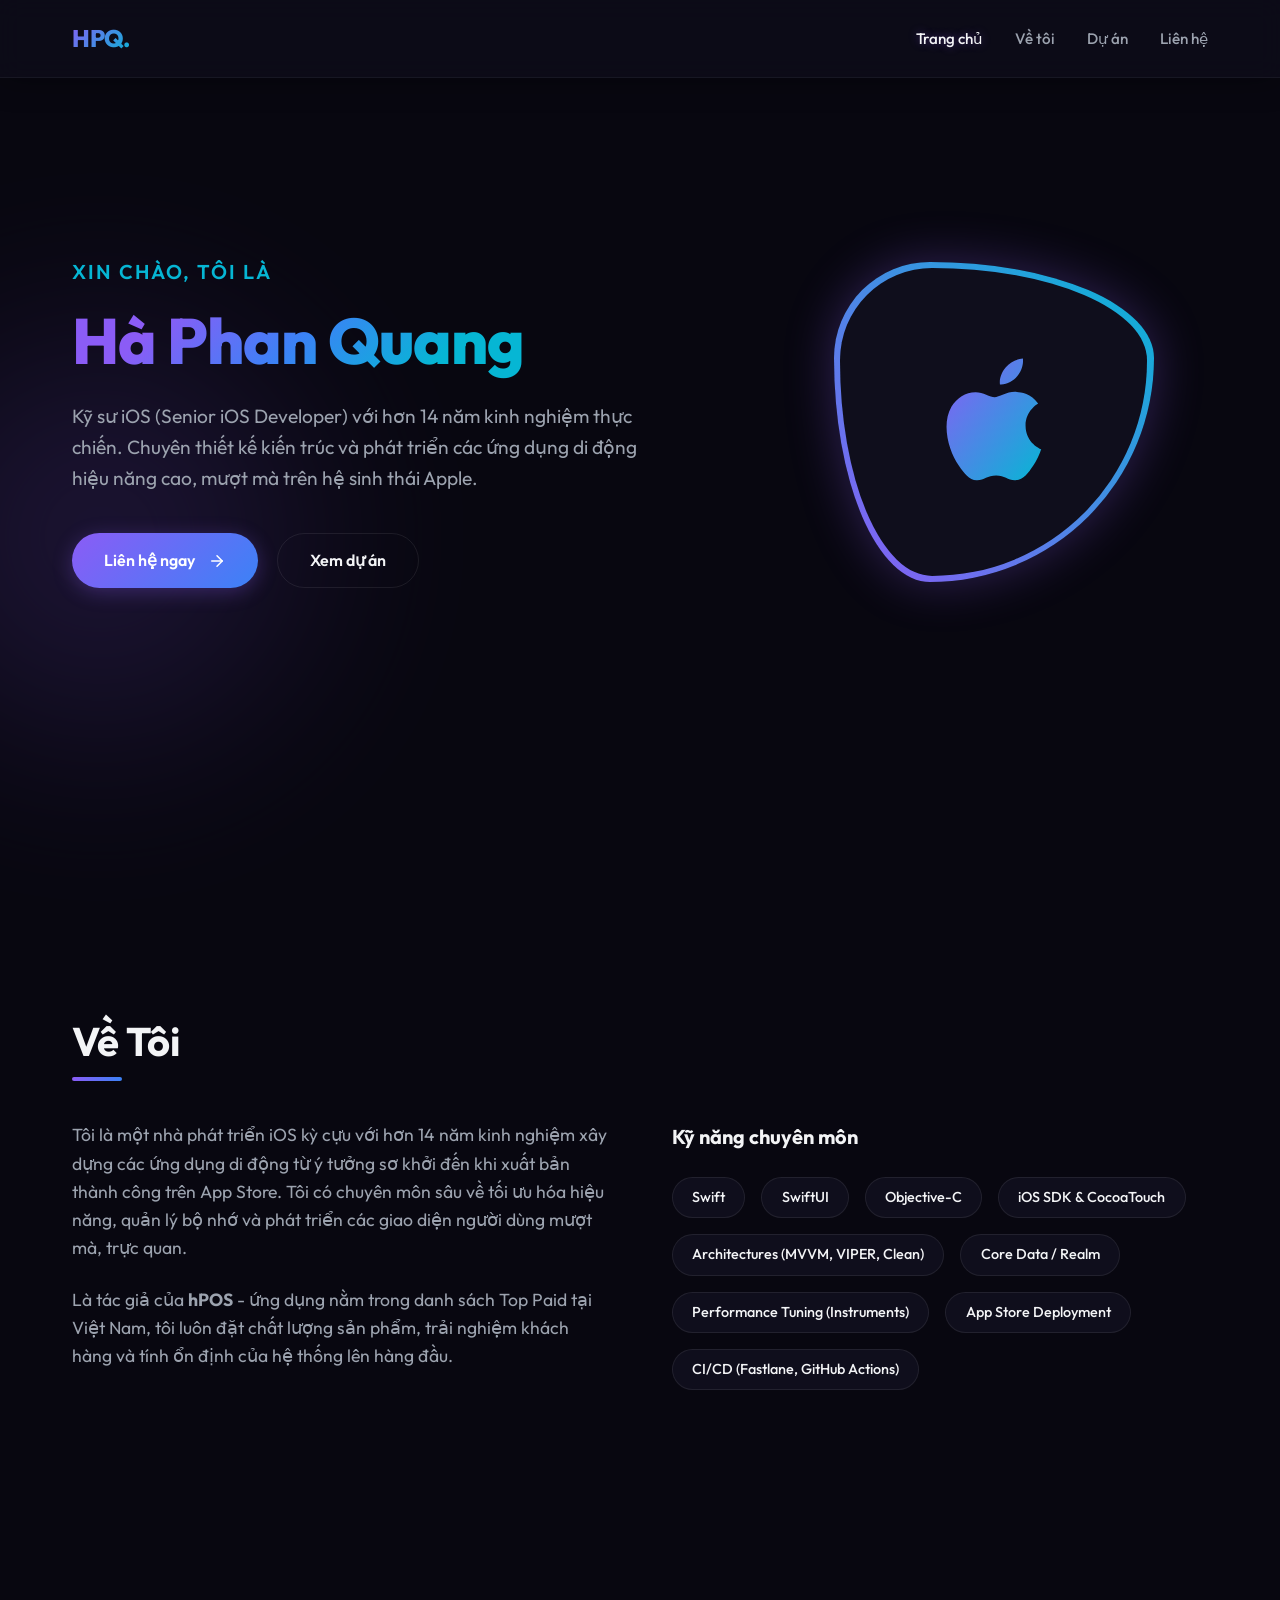
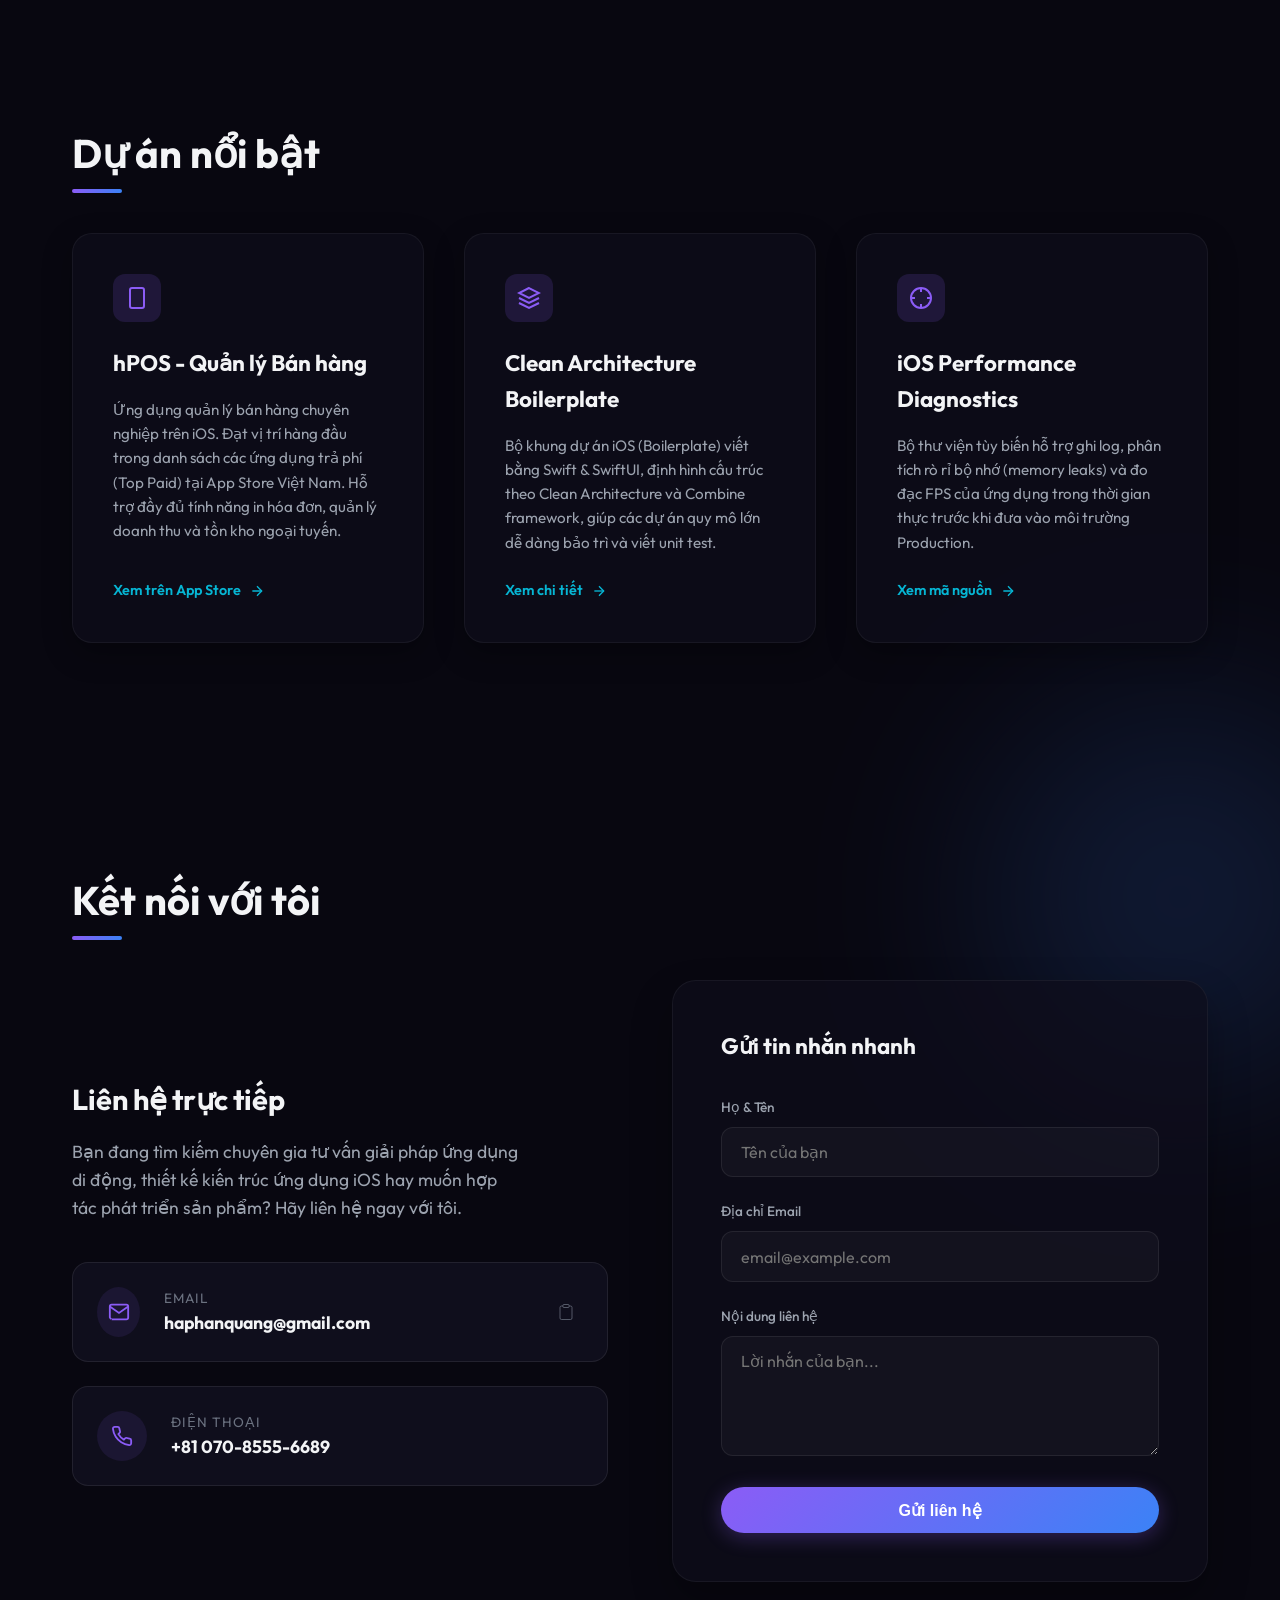
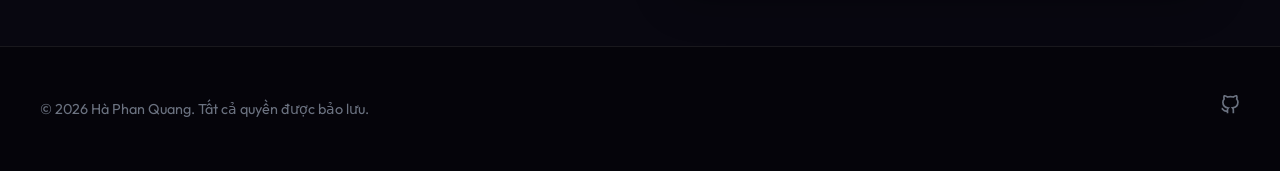
==== docs/index.html @ 589ae74d "feat: scaffold portfolio website with modern dark-mode CSS, HTML structure, and JS initialization" ====
<!DOCTYPE html>
<html lang="vi">
<head>
  <meta charset="UTF-8">
  <meta name="viewport" content="width=device-width, initial-scale=1.0">
  <meta name="description" content="Trang cá nhân của Hà Phan Quang - Senior iOS Engineer với hơn 14 năm kinh nghiệm. Tác giả ứng dụng hPOS - Top Paid trên App Store Việt Nam.">
  <meta name="author" content="Hà Phan Quang">
  <title>Hà Phan Quang | Senior iOS Engineer</title>
  
  <!-- CSS Stylesheet -->
  <link rel="stylesheet" href="style.css">
</head>
<body>

  <!-- Background Glowing Orbs for Aesthetics -->
  <div class="glow-orb orb-1"></div>
  <div class="glow-orb orb-2"></div>

  <!-- Header / Navigation -->
  <header>
    <div class="nav-container">
      <a href="#" class="logo">HPQ.</a>
      <ul class="nav-links">
        <li><a href="#home" class="active">Trang chủ</a></li>
        <li><a href="#about">Về tôi</a></li>
        <li><a href="#projects">Dự án</a></li>
        <li><a href="#contact">Liên hệ</a></li>
      </ul>
    </div>
  </header>

  <!-- Hero Section -->
  <section id="home">
    <div class="hero-wrapper">
      <div class="hero-content">
        <h2>Xin chào, tôi là</h2>
        <h1><span class="gradient-text">Hà Phan Quang</span></h1>
        <p>Kỹ sư iOS (Senior iOS Developer) với hơn 14 năm kinh nghiệm thực chiến. Chuyên thiết kế kiến trúc và phát triển các ứng dụng di động hiệu năng cao, mượt mà trên hệ sinh thái Apple.</p>
        <div class="btn-group">
          <a href="#contact" class="btn btn-primary">
            Liên hệ ngay
            <svg width="18" height="18" viewBox="0 0 24 24" fill="none" stroke="currentColor" stroke-width="2" stroke-linecap="round" stroke-linejoin="round"><line x1="5" y1="12" x2="19" y2="12"></line><polyline points="12 5 19 12 12 19"></polyline></svg>
          </a>
          <a href="#projects" class="btn btn-secondary">Xem dự án</a>
        </div>
      </div>
      
      <div class="hero-visual">
        <div class="profile-sphere">
          <div class="profile-sphere-inner">
            <!-- Sleek Apple/iOS developer icon -->
            <svg viewBox="0 0 24 24" style="width: 140px; height: 140px; fill: url(#sphere-grad);">
              <defs>
                <linearGradient id="sphere-grad" x1="0%" y1="0%" x2="100%" y2="100%">
                  <stop offset="0%" stop-color="#8b5cf6" />
                  <stop offset="100%" stop-color="#06b6d4" />
                </linearGradient>
              </defs>
              <path d="M18.71 19.5c-.83 1.24-1.71 2.45-3.05 2.47-1.34.03-1.77-.79-3.29-.79-1.53 0-2 .77-3.27.82-1.31.05-2.3-1.32-3.14-2.53C4.25 17 2.94 12.45 4.7 9.39c.87-1.52 2.43-2.48 4.12-2.51 1.28-.02 2.5.87 3.29.87.78 0 2.26-1.07 3.81-.91.65.03 2.47.26 3.64 1.98-.09.06-2.17 1.28-2.15 3.81.03 3.02 2.65 4.03 2.68 4.04-.03.07-.42 1.44-1.38 2.83M15.97 4.17c.66-.81 1.11-1.93.99-3.06-1 .04-2.21.67-2.93 1.49-.62.69-1.16 1.84-1.01 2.96 1.12.09 2.27-.56 2.95-1.39z"/>
            </svg>
          </div>
        </div>
      </div>
    </div>
  </section>

  <!-- About Section -->
  <section id="about" class="reveal">
    <h2 class="section-title">Về Tôi</h2>
    <div class="about-grid">
      <div class="about-text">
        <p>Tôi là một nhà phát triển iOS kỳ cựu với hơn 14 năm kinh nghiệm xây dựng các ứng dụng di động từ ý tưởng sơ khởi đến khi xuất bản thành công trên App Store. Tôi có chuyên môn sâu về tối ưu hóa hiệu năng, quản lý bộ nhớ và phát triển các giao diện người dùng mượt mà, trực quan.</p>
        <p>Là tác giả của <strong>hPOS</strong> - ứng dụng nằm trong danh sách Top Paid tại Việt Nam, tôi luôn đặt chất lượng sản phẩm, trải nghiệm khách hàng và tính ổn định của hệ thống lên hàng đầu.</p>
      </div>
      <div class="skills-wrapper">
        <h3>Kỹ năng chuyên môn</h3>
        <div class="skills-list">
          <span class="skill-tag">Swift</span>
          <span class="skill-tag">SwiftUI</span>
          <span class="skill-tag">Objective-C</span>
          <span class="skill-tag">iOS SDK & CocoaTouch</span>
          <span class="skill-tag">Architectures (MVVM, VIPER, Clean)</span>
          <span class="skill-tag">Core Data / Realm</span>
          <span class="skill-tag">Performance Tuning (Instruments)</span>
          <span class="skill-tag">App Store Deployment</span>
          <span class="skill-tag">CI/CD (Fastlane, GitHub Actions)</span>
        </div>
      </div>
    </div>
  </section>

  <!-- Projects Section -->
  <section id="projects" class="reveal">
    <h2 class="section-title">Dự án nổi bật</h2>
    <div class="project-grid">
      <!-- Project 1 (hPOS) -->
      <div class="project-card">
        <div class="project-icon">
          <svg viewBox="0 0 24 24" fill="none" stroke="currentColor" stroke-width="2">
            <rect x="5" y="2" width="14" height="20" rx="2" ry="2"></rect>
            <line x1="12" y1="18" x2="12.01" y2="18"></line>
          </svg>
        </div>
        <h3>hPOS - Quản lý Bán hàng</h3>
        <p>Ứng dụng quản lý bán hàng chuyên nghiệp trên iOS. Đạt vị trí hàng đầu trong danh sách các ứng dụng trả phí (Top Paid) tại App Store Việt Nam. Hỗ trợ đầy đủ tính năng in hóa đơn, quản lý doanh thu và tồn kho ngoại tuyến.</p>
        <a href="https://apple.co/4h6hipO" target="_blank" class="project-link">
          Xem trên App Store
          <svg width="16" height="16" viewBox="0 0 24 24" fill="none" stroke="currentColor" stroke-width="2"><line x1="5" y1="12" x2="19" y2="12"></line><polyline points="12 5 19 12 12 19"></polyline></svg>
        </a>
      </div>

      <!-- Project 2 -->
      <div class="project-card">
        <div class="project-icon">
          <svg viewBox="0 0 24 24" fill="none" stroke="currentColor" stroke-width="2"><polygon points="12 2 2 7 12 12 22 7 12 2"></polygon><polyline points="2 17 12 22 22 17"></polyline><polyline points="2 12 12 17 22 12"></polyline></svg>
        </div>
        <h3>Clean Architecture Boilerplate</h3>
        <p>Bộ khung dự án iOS (Boilerplate) viết bằng Swift & SwiftUI, định hình cấu trúc theo Clean Architecture và Combine framework, giúp các dự án quy mô lớn dễ dàng bảo trì và viết unit test.</p>
        <a href="#" class="project-link">
          Xem chi tiết
          <svg width="16" height="16" viewBox="0 0 24 24" fill="none" stroke="currentColor" stroke-width="2"><line x1="5" y1="12" x2="19" y2="12"></line><polyline points="12 5 19 12 12 19"></polyline></svg>
        </a>
      </div>

      <!-- Project 3 -->
      <div class="project-card">
        <div class="project-icon">
          <svg viewBox="0 0 24 24" fill="none" stroke="currentColor" stroke-width="2"><circle cx="12" cy="12" r="10"></circle><line x1="22" y1="12" x2="18" y2="12"></line><line x1="6" y1="12" x2="2" y2="12"></line><line x1="12" y1="6" x2="12" y2="2"></line><line x1="12" y1="22" x2="12" y2="18"></line></svg>
        </div>
        <h3>iOS Performance Diagnostics</h3>
        <p>Bộ thư viện tùy biến hỗ trợ ghi log, phân tích rò rỉ bộ nhớ (memory leaks) và đo đạc FPS của ứng dụng trong thời gian thực trước khi đưa vào môi trường Production.</p>
        <a href="#" class="project-link">
          Xem mã nguồn
          <svg width="16" height="16" viewBox="0 0 24 24" fill="none" stroke="currentColor" stroke-width="2"><line x1="5" y1="12" x2="19" y2="12"></line><polyline points="12 5 19 12 12 19"></polyline></svg>
        </a>
      </div>
    </div>
  </section>

  <!-- Contact Section -->
  <section id="contact" class="reveal">
    <h2 class="section-title">Kết nối với tôi</h2>
    <div class="contact-container">
      <div class="contact-info">
        <h3>Liên hệ trực tiếp</h3>
        <p>Bạn đang tìm kiếm chuyên gia tư vấn giải pháp ứng dụng di động, thiết kế kiến trúc ứng dụng iOS hay muốn hợp tác phát triển sản phẩm? Hãy liên hệ ngay với tôi.</p>
        
        <div class="contact-methods">
          <!-- Email Card with Copy-to-Clipboard Feature -->
          <div class="contact-card" style="cursor: default;">
            <div class="contact-icon">
              <svg viewBox="0 0 24 24" fill="none" stroke="currentColor" stroke-width="2"><path d="M4 4h16c1.1 0 2 .9 2 2v12c0 1.1-.9 2-2 2H4c1.1 0-2-.9-2-2V6c0-1.1.9-2 2-2z"></path><polyline points="22,6 12,13 2,6"></polyline></svg>
            </div>
            <div class="email-copy-wrapper">
              <div class="contact-details">
                <span>Email</span>
                <strong id="email-text">haphanquang@gmail.com</strong>
              </div>
              <button class="btn-copy-email" id="btn-copy" title="Sao chép Email">
                <svg viewBox="0 0 24 24"><path d="M16 4h2a2 2 0 0 1 2 2v14a2 2 0 0 1-2 2H6a2 2 0 0 1-2-2V6a2 2 0 0 1 2-2h2"></path><rect x="8" y="2" width="8" height="4" rx="1" ry="1"></rect></svg>
              </button>
              <div class="tooltip-toast" id="copy-toast">Đã sao chép!</div>
            </div>
          </div>

          <!-- Phone Card -->
          <a href="tel:+8107085556689" class="contact-card">
            <div class="contact-icon">
              <svg viewBox="0 0 24 24" fill="none" stroke="currentColor" stroke-width="2"><path d="M22 16.92v3a2 2 0 0 1-2.18 2 19.79 19.79 0 0 1-8.63-3.07 19.5 19.5 0 0 1-6-6 19.79 19.79 0 0 1-3.07-8.67A2 2 0 0 1 4.11 2h3a2 2 0 0 1 2 1.72 12.84 12.84 0 0 0 .7 2.81 2 2 0 0 1-.45 2.11L8.09 9.91a16 16 0 0 0 6 6l1.27-1.27a2 2 0 0 1 2.11-.45 12.84 12.84 0 0 0 2.81.7A2 2 0 0 1 22 16.92z"></path></svg>
            </div>
            <div class="contact-details">
              <span>Điện thoại</span>
              <strong>+81 070-8555-6689</strong>
            </div>
          </a>
        </div>
      </div>

      <!-- Quick Message Form -->
      <div class="contact-form-container">
        <h4>Gửi tin nhắn nhanh</h4>
        <form id="contact-form" onsubmit="event.preventDefault(); alert('Cảm ơn bạn! Tính năng này đang được thiết lập.');">
          <div class="form-group">
            <label for="name">Họ & Tên</label>
            <input type="text" id="name" class="form-control" placeholder="Tên của bạn" required>
          </div>
          <div class="form-group">
            <label for="email">Địa chỉ Email</label>
            <input type="email" id="email" class="form-control" placeholder="email@example.com" required>
          </div>
          <div class="form-group">
            <label for="message">Nội dung liên hệ</label>
            <textarea id="message" class="form-control" placeholder="Lời nhắn của bạn..." required></textarea>
          </div>
          <button type="submit" class="btn btn-primary" style="width: 100%; justify-content: center;">Gửi liên hệ</button>
        </form>
      </div>
    </div>
  </section>

  <!-- Footer -->
  <footer>
    <div class="footer-container">
      <p>&copy; 2026 Hà Phan Quang. Tất cả quyền được bảo lưu.</p>
      <div class="social-links">
        <a href="https://github.com/haphanquang" target="_blank" title="GitHub">
          <svg viewBox="0 0 24 24" fill="none" stroke="currentColor" stroke-width="2"><path d="M9 19c-5 1.5-5-2.5-7-3m14 6v-3.87a3.37 3.37 0 0 0-.94-2.61c3.14-.35 6.44-1.54 6.44-7A5.44 5.44 0 0 0 20 4.77 5.07 5.07 0 0 0 19.91 1S18.73.65 16 2.48a13.38 13.38 0 0 0-7 0C6.27.65 5.09 1 5.09 1A5.07 5.07 0 0 0 5 4.77a5.44 5.44 0 0 0-1.5 3.78c0 5.42 3.3 6.61 6.44 7A3.37 3.37 0 0 0 9 18.13V22"></path></svg>
        </a>
      </div>
    </div>
  </footer>

  <!-- JS Script -->
  <script src="script.js"></script>
</body>
</html>
---- docs/style.css ----
/* Import modern Outfit font from Google Fonts */
@import url('https://fonts.googleapis.com/css2?family=Outfit:wght@300;400;500;600;700;800&display=swap');

/* CSS Variables for Premium Design System */
:root {
  --font-primary: 'Outfit', -apple-system, BlinkMacSystemFont, 'Segoe UI', Roboto, sans-serif;
  
  /* Color Palette - Premium Dark Mode */
  --bg-primary: #080710;
  --bg-secondary: #0f0e1c;
  --bg-tertiary: #17152c;
  --accent-purple: #8b5cf6;
  --accent-blue: #3b82f6;
  --accent-cyan: #06b6d4;
  --text-primary: #f3f4f6;
  --text-secondary: #9ca3af;
  --text-muted: #6b7280;
  --border-color: rgba(255, 255, 255, 0.08);
  --border-hover: rgba(255, 255, 255, 0.16);
  
  /* Glassmorphism Styles */
  --glass-bg: rgba(15, 14, 28, 0.7);
  --glass-border: rgba(255, 255, 255, 0.05);
  --glass-shadow: rgba(0, 0, 0, 0.3);
  
  /* Transitions */
  --transition-smooth: all 0.3s cubic-bezier(0.4, 0, 0.2, 1);
}

/* Base Styles */
* {
  box-sizing: border-box;
  margin: 0;
  padding: 0;
}

html {
  scroll-behavior: smooth;
}

body {
  font-family: var(--font-primary);
  background-color: var(--bg-primary);
  color: var(--text-primary);
  line-height: 1.6;
  overflow-x: hidden;
  position: relative;
}

/* Background Glowing Orbs */
.glow-orb {
  position: absolute;
  width: 400px;
  height: 400px;
  border-radius: 50%;
  filter: blur(100px);
  z-index: -1;
  opacity: 0.15;
  pointer-events: none;
}

.orb-1 {
  background: var(--accent-purple);
  top: 10%;
  left: -100px;
}

.orb-2 {
  background: var(--accent-blue);
  bottom: 20%;
  right: -100px;
}

/* Header & Navigation */
header {
  position: fixed;
  top: 0;
  left: 0;
  width: 100%;
  z-index: 1000;
  background: var(--glass-bg);
  backdrop-filter: blur(12px);
  -webkit-backdrop-filter: blur(12px);
  border-bottom: 1px solid var(--glass-border);
  box-shadow: 0 4px 30px var(--glass-shadow);
}

.nav-container {
  max-width: 1200px;
  margin: 0 auto;
  padding: 1.2rem 2rem;
  display: flex;
  justify-content: space-between;
  align-items: center;
}

.logo {
  font-weight: 800;
  font-size: 1.5rem;
  text-decoration: none;
  background: linear-gradient(135deg, var(--accent-purple), var(--accent-cyan));
  -webkit-background-clip: text;
  -webkit-text-fill-color: transparent;
  letter-spacing: -0.5px;
}

.nav-links {
  display: flex;
  list-style: none;
  gap: 2rem;
}

.nav-links a {
  text-decoration: none;
  color: var(--text-secondary);
  font-weight: 500;
  font-size: 0.95rem;
  transition: var(--transition-smooth);
}

.nav-links a:hover,
.nav-links a.active {
  color: var(--text-primary);
  text-shadow: 0 0 10px rgba(139, 92, 246, 0.4);
}

/* Layout Sections */
section {
  padding: 8rem 2rem 4rem;
  max-width: 1200px;
  margin: 0 auto;
  min-height: calc(100vh - 120px);
  display: flex;
  flex-direction: column;
  justify-content: center;
}

.section-title {
  font-size: 2.5rem;
  font-weight: 700;
  margin-bottom: 3rem;
  position: relative;
  display: inline-block;
}

.section-title::after {
  content: '';
  position: absolute;
  left: 0;
  bottom: -8px;
  width: 50px;
  height: 4px;
  background: linear-gradient(90deg, var(--accent-purple), var(--accent-blue));
  border-radius: 2px;
}

/* Hero Section */
.hero-wrapper {
  display: grid;
  grid-template-columns: 1.2fr 0.8fr;
  gap: 4rem;
  align-items: center;
}

.hero-content h2 {
  font-size: 1.25rem;
  color: var(--accent-cyan);
  font-weight: 600;
  text-transform: uppercase;
  letter-spacing: 2px;
  margin-bottom: 1rem;
}

.hero-content h1 {
  font-size: 4rem;
  font-weight: 800;
  line-height: 1.15;
  margin-bottom: 1.5rem;
  letter-spacing: -1px;
}

.gradient-text {
  background: linear-gradient(135deg, var(--accent-purple) 20%, var(--accent-blue) 50%, var(--accent-cyan) 80%);
  -webkit-background-clip: text;
  -webkit-text-fill-color: transparent;
}

.hero-content p {
  font-size: 1.2rem;
  color: var(--text-secondary);
  margin-bottom: 2.5rem;
  max-width: 600px;
}

.btn-group {
  display: flex;
  gap: 1.2rem;
}

.btn {
  display: inline-flex;
  align-items: center;
  gap: 0.8rem;
  padding: 0.85rem 2rem;
  border-radius: 50px;
  font-weight: 600;
  font-size: 1rem;
  text-decoration: none;
  cursor: pointer;
  transition: var(--transition-smooth);
}

.btn-primary {
  background: linear-gradient(135deg, var(--accent-purple), var(--accent-blue));
  color: white;
  border: none;
  box-shadow: 0 4px 20px rgba(139, 92, 246, 0.3);
}

.btn-primary:hover {
  transform: translateY(-3px);
  box-shadow: 0 6px 25px rgba(139, 92, 246, 0.5);
}

.btn-secondary {
  background: transparent;
  color: var(--text-primary);
  border: 1px solid var(--border-color);
}

.btn-secondary:hover {
  background: rgba(255, 255, 255, 0.03);
  border-color: var(--border-hover);
  transform: translateY(-3px);
}

/* Hero Visual Art (Abstract SVG shape or Avatar placeholder) */
.hero-visual {
  display: flex;
  justify-content: center;
  align-items: center;
  position: relative;
}

.profile-sphere {
  width: 320px;
  height: 320px;
  border-radius: 30% 70% 70% 30% / 30% 30% 70% 70%;
  background: linear-gradient(45deg, var(--accent-purple), var(--accent-cyan));
  box-shadow: 0 0 50px rgba(139, 92, 246, 0.3);
  animation: morphing 15s ease-in-out infinite alternate;
  position: relative;
  overflow: hidden;
  display: flex;
  align-items: center;
  justify-content: center;
}

.profile-sphere-inner {
  width: 96%;
  height: 96%;
  border-radius: inherit;
  background: var(--bg-secondary);
  display: flex;
  align-items: center;
  justify-content: center;
}

.profile-sphere-inner svg {
  width: 140px;
  height: 140px;
  fill: url(#sphere-grad);
}

@keyframes morphing {
  0% {
    border-radius: 30% 70% 70% 30% / 30% 30% 70% 70%;
  }
  25% {
    border-radius: 58% 42% 75% 25% / 76% 46% 54% 24%;
  }
  50% {
    border-radius: 50% 50% 33% 67% / 55% 27% 73% 45%;
  }
  75% {
    border-radius: 33% 67% 58% 42% / 63% 68% 32% 37%;
  }
  100% {
    border-radius: 30% 70% 70% 30% / 30% 30% 70% 70%;
  }
}

/* About Section */
.about-grid {
  display: grid;
  grid-template-columns: 1fr 1fr;
  gap: 4rem;
  align-items: flex-start;
}

.about-text p {
  color: var(--text-secondary);
  margin-bottom: 1.5rem;
  font-size: 1.1rem;
}

.skills-wrapper h3 {
  font-size: 1.25rem;
  margin-bottom: 1.5rem;
}

.skills-list {
  display: flex;
  flex-wrap: wrap;
  gap: 1rem;
}

.skill-tag {
  background: var(--bg-secondary);
  border: 1px solid var(--border-color);
  padding: 0.5rem 1.2rem;
  border-radius: 50px;
  font-size: 0.9rem;
  font-weight: 500;
  color: var(--text-primary);
  transition: var(--transition-smooth);
}

.skill-tag:hover {
  background: var(--bg-tertiary);
  border-color: var(--accent-blue);
  transform: translateY(-2px);
}

/* Projects Section */
.project-grid {
  display: grid;
  grid-template-columns: repeat(auto-fill, minmax(320px, 1fr));
  gap: 2.5rem;
}

.project-card {
  background: var(--glass-bg);
  border: 1px solid var(--glass-border);
  border-radius: 20px;
  padding: 2.5rem;
  transition: var(--transition-smooth);
  position: relative;
  overflow: hidden;
  box-shadow: 0 10px 30px var(--glass-shadow);
  display: flex;
  flex-direction: column;
  height: 100%;
}

.project-card::before {
  content: '';
  position: absolute;
  top: 0;
  left: 0;
  width: 100%;
  height: 4px;
  background: linear-gradient(90deg, var(--accent-purple), var(--accent-blue));
  opacity: 0;
  transition: var(--transition-smooth);
}

.project-card:hover {
  transform: translateY(-8px);
  border-color: var(--border-hover);
  box-shadow: 0 20px 40px rgba(0, 0, 0, 0.4);
}

.project-card:hover::before {
  opacity: 1;
}

.project-icon {
  width: 48px;
  height: 48px;
  background: rgba(139, 92, 246, 0.15);
  border-radius: 12px;
  display: flex;
  align-items: center;
  justify-content: center;
  margin-bottom: 1.5rem;
}

.project-icon svg {
  width: 24px;
  height: 24px;
  stroke: var(--accent-purple);
}

.project-card h3 {
  font-size: 1.4rem;
  margin-bottom: 1rem;
}

.project-card p {
  color: var(--text-secondary);
  font-size: 0.95rem;
  margin-bottom: 1.5rem;
  flex-grow: 1;
}

.project-link {
  display: inline-flex;
  align-items: center;
  gap: 0.5rem;
  text-decoration: none;
  color: var(--accent-cyan);
  font-weight: 600;
  font-size: 0.9rem;
  transition: var(--transition-smooth);
}

.project-link:hover {
  gap: 0.8rem;
}

/* Contact Section */
.contact-container {
  display: grid;
  grid-template-columns: 1fr 1fr;
  gap: 4rem;
  align-items: center;
}

.contact-info h3 {
  font-size: 1.8rem;
  margin-bottom: 1rem;
}

.contact-info p {
  color: var(--text-secondary);
  margin-bottom: 2.5rem;
  font-size: 1.1rem;
  max-width: 450px;
}

.contact-methods {
  display: flex;
  flex-direction: column;
  gap: 1.5rem;
}

.contact-card {
  background: var(--bg-secondary);
  border: 1px solid var(--border-color);
  padding: 1.5rem;
  border-radius: 16px;
  display: flex;
  align-items: center;
  gap: 1.5rem;
  transition: var(--transition-smooth);
  text-decoration: none;
  color: inherit;
}

.contact-card:hover {
  border-color: var(--accent-purple);
  transform: translateX(5px);
  background: var(--bg-tertiary);
}

.contact-icon {
  width: 50px;
  height: 50px;
  background: rgba(139, 92, 246, 0.1);
  border-radius: 50%;
  display: flex;
  align-items: center;
  justify-content: center;
}

.contact-icon svg {
  width: 22px;
  height: 22px;
  stroke: var(--accent-purple);
}

.contact-details span {
  display: block;
  font-size: 0.85rem;
  color: var(--text-muted);
  text-transform: uppercase;
  letter-spacing: 1px;
}

.contact-details strong {
  font-size: 1.1rem;
  color: var(--text-primary);
  word-break: break-all;
}

/* Contact Email Clipboard Feature */
.email-copy-wrapper {
  position: relative;
  display: flex;
  align-items: center;
  justify-content: space-between;
  width: 100%;
}

.btn-copy-email {
  background: transparent;
  border: none;
  cursor: pointer;
  padding: 0.5rem;
  color: var(--text-muted);
  border-radius: 8px;
  display: flex;
  align-items: center;
  justify-content: center;
  transition: var(--transition-smooth);
}

.btn-copy-email:hover {
  background: rgba(255, 255, 255, 0.05);
  color: var(--accent-cyan);
}

.btn-copy-email svg {
  width: 18px;
  height: 18px;
  fill: none;
  stroke: currentColor;
}

/* Tooltip Alert */
.tooltip-toast {
  position: absolute;
  top: -40px;
  right: 0;
  background: var(--accent-cyan);
  color: var(--bg-primary);
  font-weight: 700;
  font-size: 0.8rem;
  padding: 0.4rem 0.8rem;
  border-radius: 6px;
  opacity: 0;
  pointer-events: none;
  transition: transform 0.3s ease, opacity 0.3s ease;
  transform: translateY(10px);
}

.tooltip-toast.show {
  opacity: 1;
  transform: translateY(0);
}

/* Quick Contact Form */
.contact-form-container {
  background: var(--glass-bg);
  border: 1px solid var(--glass-border);
  padding: 3rem;
  border-radius: 24px;
  box-shadow: 0 20px 40px var(--glass-shadow);
}

.contact-form-container h4 {
  font-size: 1.4rem;
  margin-bottom: 2rem;
}

.form-group {
  margin-bottom: 1.5rem;
}

.form-group label {
  display: block;
  font-size: 0.85rem;
  font-weight: 500;
  margin-bottom: 0.5rem;
  color: var(--text-secondary);
}

.form-control {
  width: 100%;
  background: rgba(255, 255, 255, 0.03);
  border: 1px solid var(--border-color);
  padding: 0.9rem 1.2rem;
  border-radius: 12px;
  color: var(--text-primary);
  font-family: var(--font-primary);
  font-size: 1rem;
  transition: var(--transition-smooth);
}

.form-control:focus {
  outline: none;
  border-color: var(--accent-purple);
  background: rgba(255, 255, 255, 0.05);
  box-shadow: 0 0 15px rgba(139, 92, 246, 0.15);
}

textarea.form-control {
  resize: vertical;
  min-height: 120px;
}

/* Scroll reveal class */
.reveal {
  opacity: 0;
  transform: translateY(40px);
  transition: opacity 0.8s ease, transform 0.8s ease;
}

.reveal.active {
  opacity: 1;
  transform: translateY(0);
}

/* Footer */
footer {
  border-top: 1px solid var(--border-color);
  padding: 3rem 2rem;
  background-color: #05040a;
}

.footer-container {
  max-width: 1200px;
  margin: 0 auto;
  display: flex;
  justify-content: space-between;
  align-items: center;
}

.footer-container p {
  color: var(--text-muted);
  font-size: 0.9rem;
}

.social-links {
  display: flex;
  gap: 1.5rem;
}

.social-links a {
  color: var(--text-muted);
  transition: var(--transition-smooth);
}

.social-links a:hover {
  color: var(--accent-cyan);
  transform: translateY(-2px);
}

.social-links svg {
  width: 20px;
  height: 20px;
  fill: none;
  stroke: currentColor;
}

/* Responsive Design */
@media (max-width: 992px) {
  .hero-wrapper {
    grid-template-columns: 1fr;
    gap: 3rem;
    text-align: center;
  }
  
  .hero-content p {
    margin-left: auto;
    margin-right: auto;
  }
  
  .btn-group {
    justify-content: center;
  }
  
  .hero-visual {
    order: -1;
  }
  
  .about-grid {
    grid-template-columns: 1fr;
    gap: 3rem;
  }
  
  .contact-container {
    grid-template-columns: 1fr;
    gap: 3rem;
  }
  
  .section-title {
    font-size: 2.2rem;
  }
}

@media (max-width: 768px) {
  .nav-links {
    display: none; /* Can be expanded to hamburger menu in full implementations */
  }
  
  .hero-content h1 {
    font-size: 2.8rem;
  }
  
  .section-title {
    font-size: 2rem;
  }
  
  section {
    padding: 6rem 1.5rem 3rem;
  }
  
  .contact-form-container {
    padding: 2rem;
  }
}
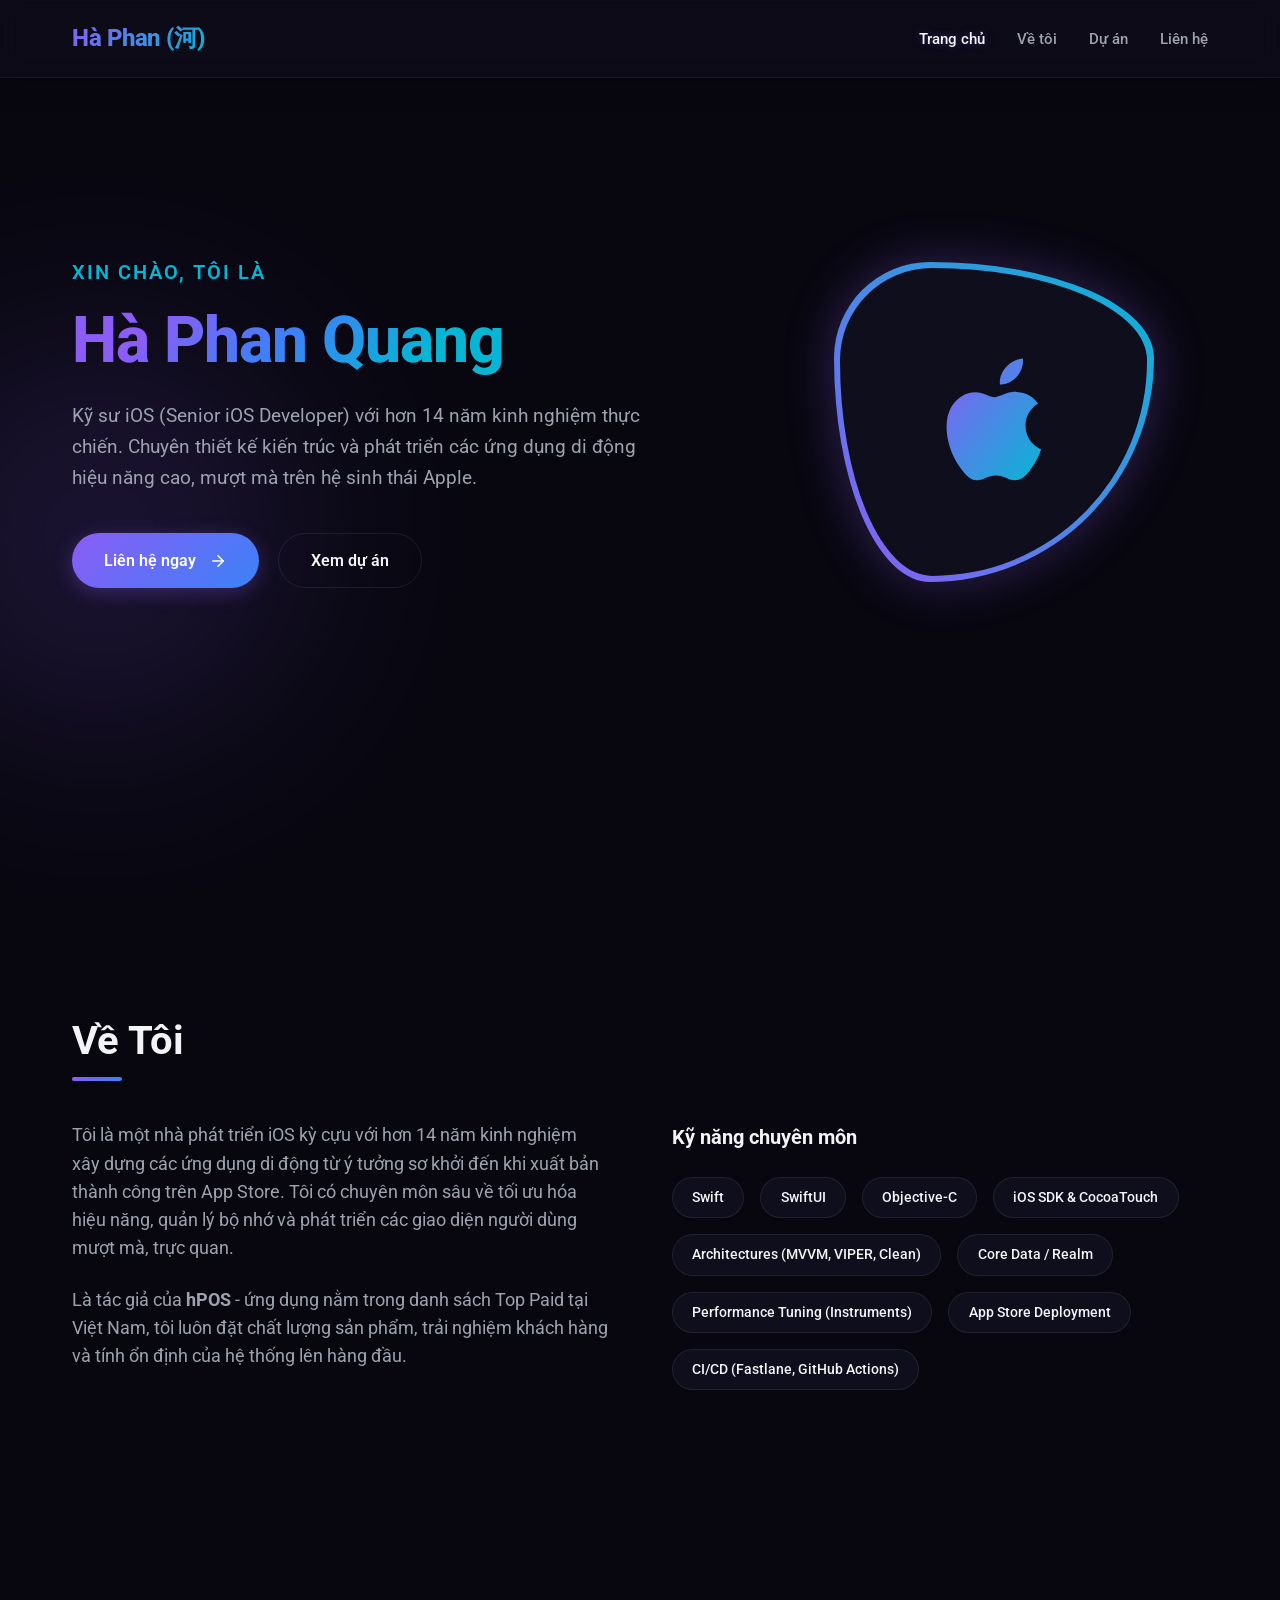
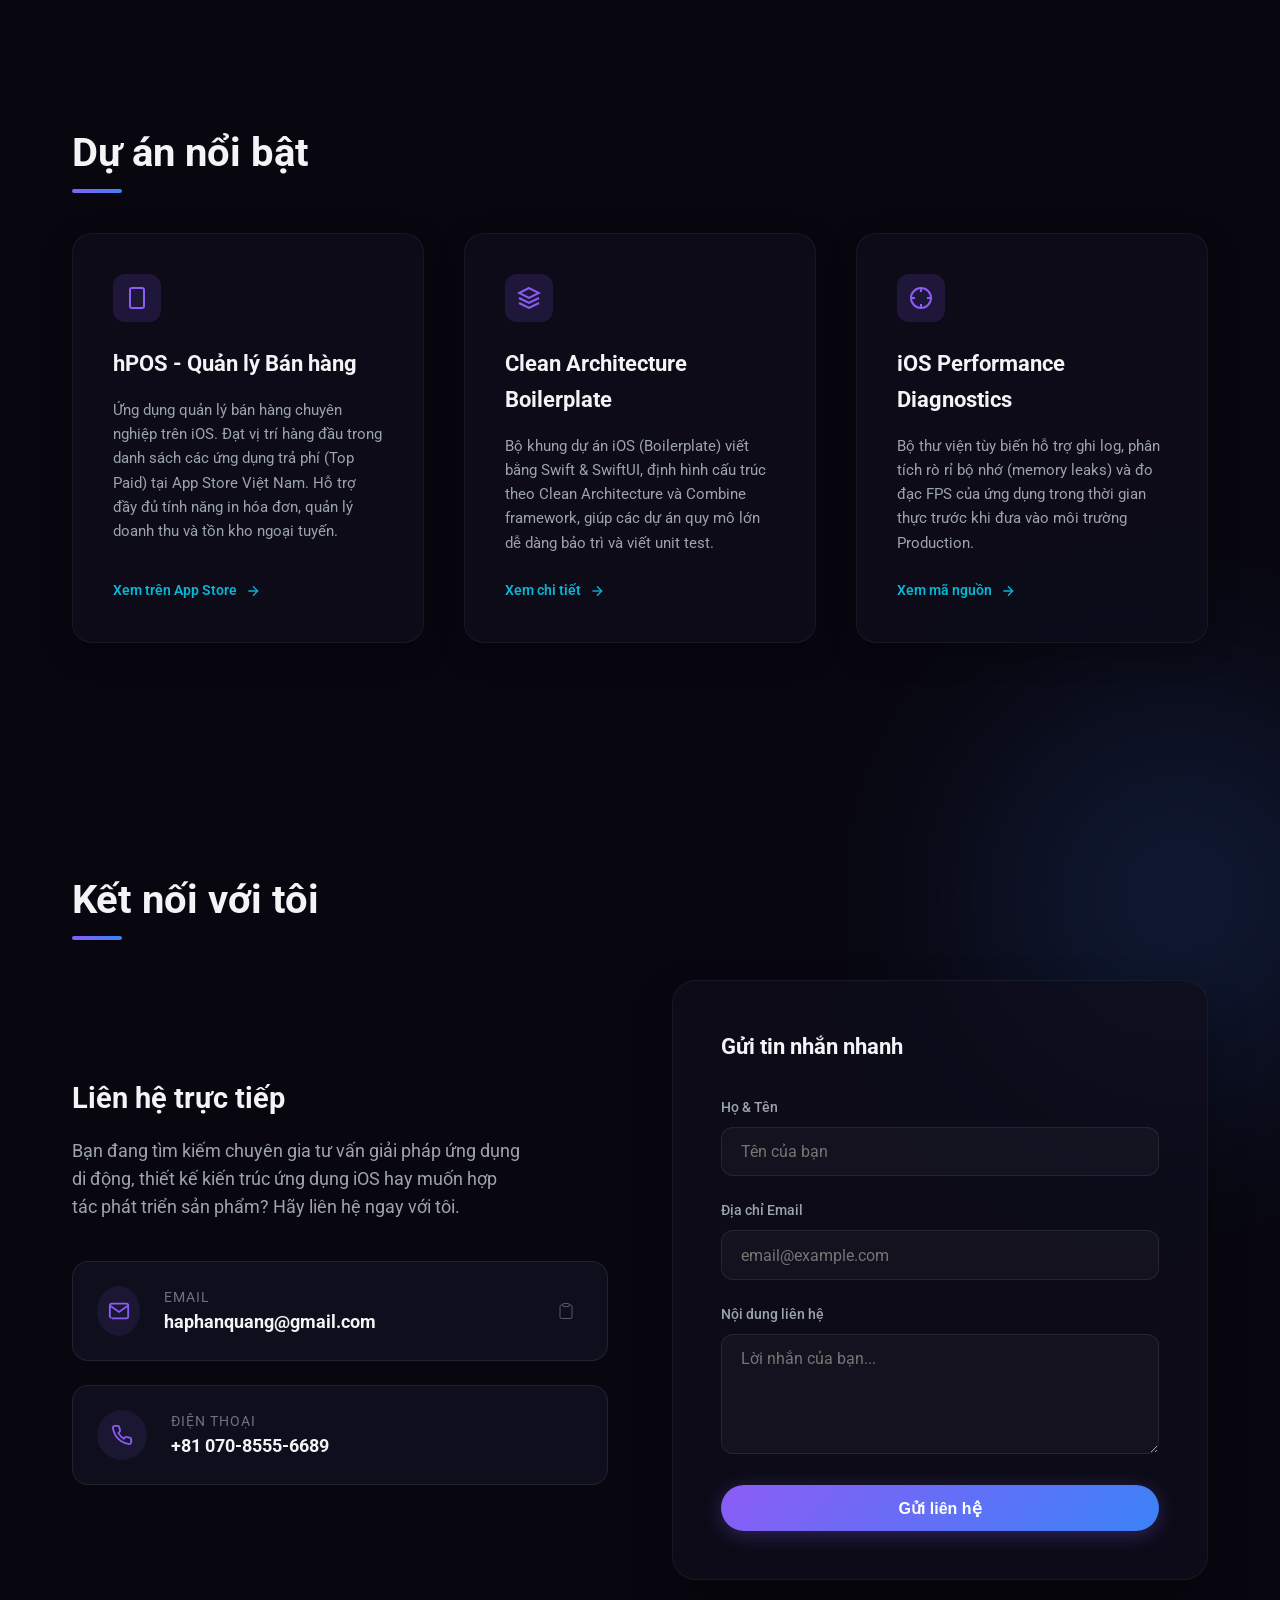
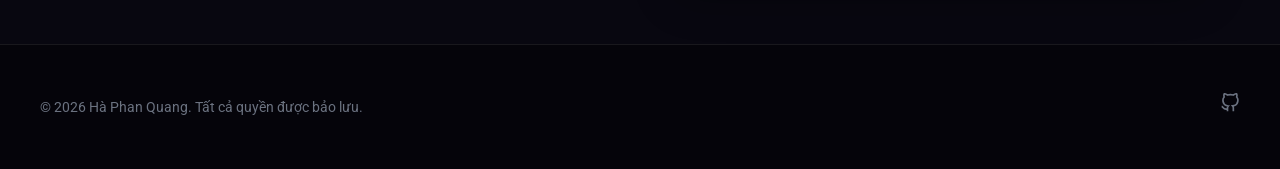
==== commit a92d02db: "style: update logo text to Hà Phan (河) and change primary font to Roboto" ====
--- a/docs/index.html
+++ b/docs/index.html
@@ -7,6 +7,11 @@
   <meta name="author" content="Hà Phan Quang">
   <title>Hà Phan Quang | Senior iOS Engineer</title>
   
+  <!-- Google Fonts Preconnect and Links for optimized page load times -->
+  <link rel="preconnect" href="https://fonts.googleapis.com">
+  <link rel="preconnect" href="https://fonts.gstatic.com" crossorigin>
+  <link href="https://fonts.googleapis.com/css2?family=Roboto:ital,wght@0,300;0,400;0,500;0,700;0,900;1,300;1,400;1,500;1,700;1,900&display=swap" rel="stylesheet">
+
   <!-- CSS Stylesheet -->
   <link rel="stylesheet" href="style.css">
 </head>
@@ -19,7 +24,7 @@
   <!-- Header / Navigation -->
   <header>
     <div class="nav-container">
-      <a href="#" class="logo">HPQ.</a>
+      <a href="#" class="logo">Hà Phan (河)</a>
       <ul class="nav-links">
         <li><a href="#home" class="active">Trang chủ</a></li>
         <li><a href="#about">Về tôi</a></li>
--- a/docs/style.css
+++ b/docs/style.css
@@ -1,9 +1,8 @@
-/* Import modern Outfit font from Google Fonts */
-@import url('https://fonts.googleapis.com/css2?family=Outfit:wght@300;400;500;600;700;800&display=swap');
+/* Google Fonts loaded via HTML <link> tags in index.html for faster preconnected resource loading */
 
 /* CSS Variables for Premium Design System */
 :root {
-  --font-primary: 'Outfit', -apple-system, BlinkMacSystemFont, 'Segoe UI', Roboto, sans-serif;
+  --font-primary: 'Roboto', -apple-system, BlinkMacSystemFont, 'Segoe UI', sans-serif;
   
   /* Color Palette - Premium Dark Mode */
   --bg-primary: #080710;
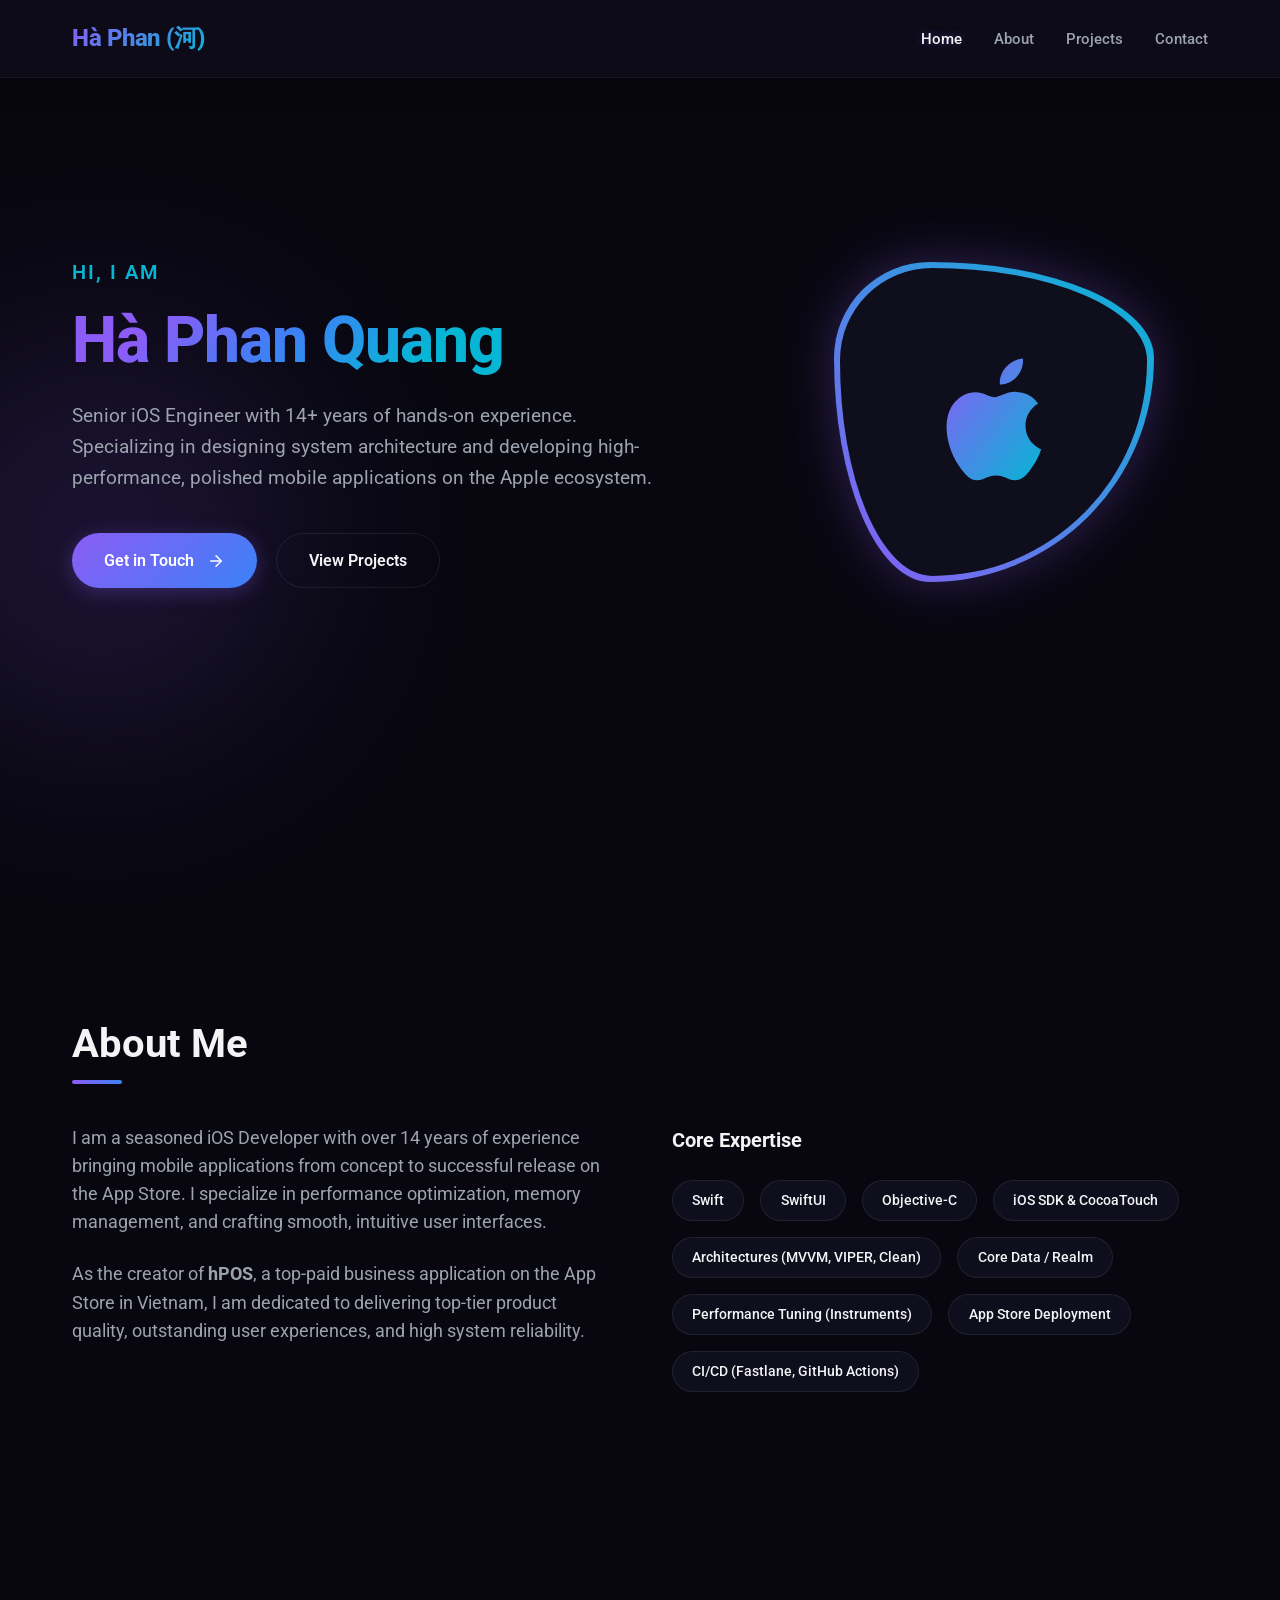
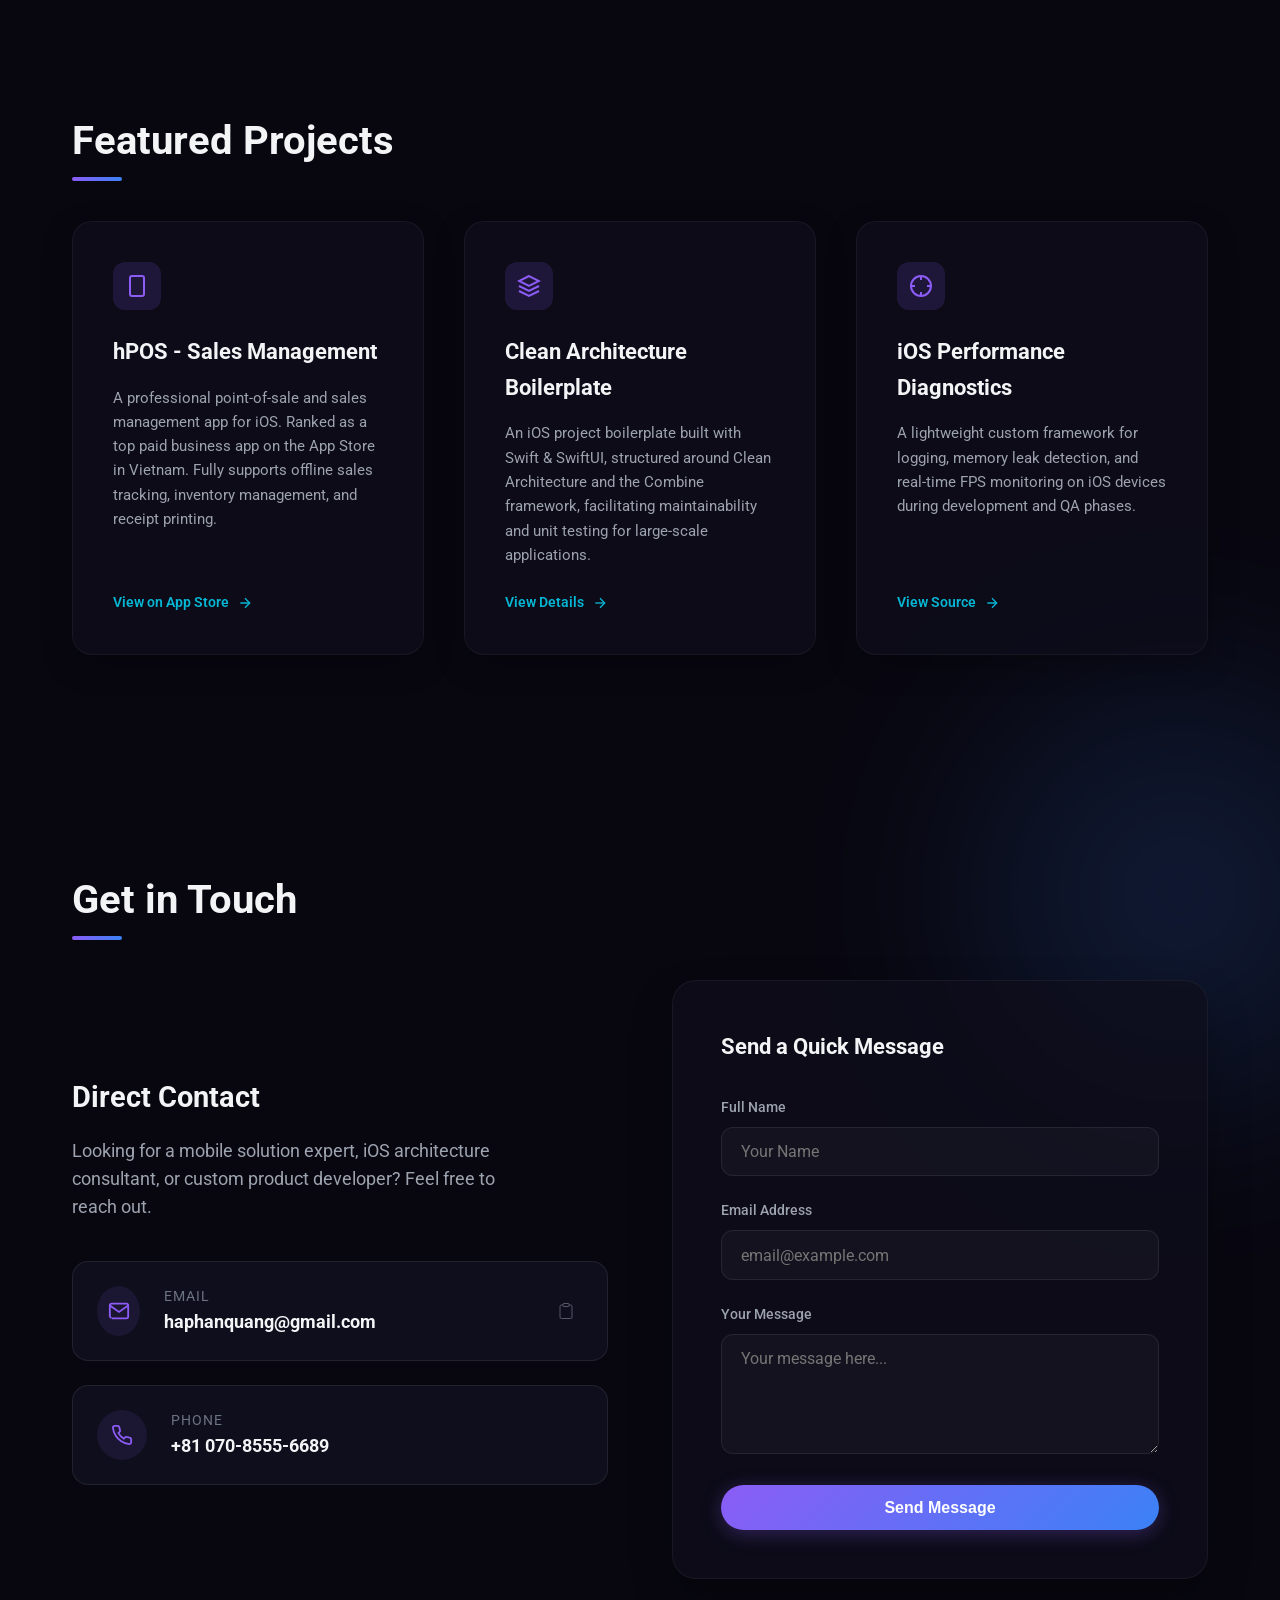
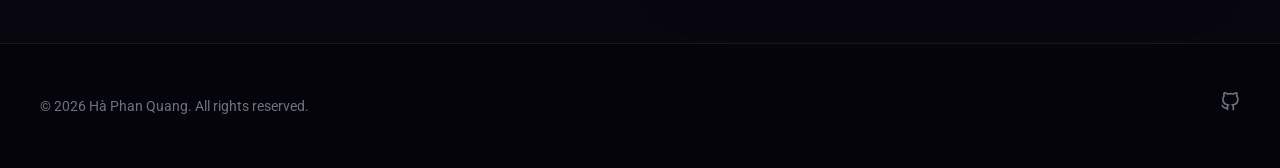
==== commit db94b281: "intl: translate landing page and scripts to English" ====
--- a/docs/index.html
+++ b/docs/index.html
@@ -1,9 +1,9 @@
 <!DOCTYPE html>
-<html lang="vi">
+<html lang="en">
 <head>
   <meta charset="UTF-8">
   <meta name="viewport" content="width=device-width, initial-scale=1.0">
-  <meta name="description" content="Trang cá nhân của Hà Phan Quang - Senior iOS Engineer với hơn 14 năm kinh nghiệm. Tác giả ứng dụng hPOS - Top Paid trên App Store Việt Nam.">
+  <meta name="description" content="Personal website of Hà Phan Quang - Senior iOS Engineer with over 14 years of experience. Creator of hPOS, a top paid app on the App Store in Vietnam.">
   <meta name="author" content="Hà Phan Quang">
   <title>Hà Phan Quang | Senior iOS Engineer</title>
   
@@ -26,10 +26,10 @@
     <div class="nav-container">
       <a href="#" class="logo">Hà Phan (河)</a>
       <ul class="nav-links">
-        <li><a href="#home" class="active">Trang chủ</a></li>
-        <li><a href="#about">Về tôi</a></li>
-        <li><a href="#projects">Dự án</a></li>
-        <li><a href="#contact">Liên hệ</a></li>
+        <li><a href="#home" class="active">Home</a></li>
+        <li><a href="#about">About</a></li>
+        <li><a href="#projects">Projects</a></li>
+        <li><a href="#contact">Contact</a></li>
       </ul>
     </div>
   </header>
@@ -38,15 +38,15 @@
   <section id="home">
     <div class="hero-wrapper">
       <div class="hero-content">
-        <h2>Xin chào, tôi là</h2>
+        <h2>Hi, I am</h2>
         <h1><span class="gradient-text">Hà Phan Quang</span></h1>
-        <p>Kỹ sư iOS (Senior iOS Developer) với hơn 14 năm kinh nghiệm thực chiến. Chuyên thiết kế kiến trúc và phát triển các ứng dụng di động hiệu năng cao, mượt mà trên hệ sinh thái Apple.</p>
+        <p>Senior iOS Engineer with 14+ years of hands-on experience. Specializing in designing system architecture and developing high-performance, polished mobile applications on the Apple ecosystem.</p>
         <div class="btn-group">
           <a href="#contact" class="btn btn-primary">
-            Liên hệ ngay
+            Get in Touch
             <svg width="18" height="18" viewBox="0 0 24 24" fill="none" stroke="currentColor" stroke-width="2" stroke-linecap="round" stroke-linejoin="round"><line x1="5" y1="12" x2="19" y2="12"></line><polyline points="12 5 19 12 12 19"></polyline></svg>
           </a>
-          <a href="#projects" class="btn btn-secondary">Xem dự án</a>
+          <a href="#projects" class="btn btn-secondary">View Projects</a>
         </div>
       </div>
       
@@ -71,14 +71,14 @@
 
   <!-- About Section -->
   <section id="about" class="reveal">
-    <h2 class="section-title">Về Tôi</h2>
+    <h2 class="section-title">About Me</h2>
     <div class="about-grid">
       <div class="about-text">
-        <p>Tôi là một nhà phát triển iOS kỳ cựu với hơn 14 năm kinh nghiệm xây dựng các ứng dụng di động từ ý tưởng sơ khởi đến khi xuất bản thành công trên App Store. Tôi có chuyên môn sâu về tối ưu hóa hiệu năng, quản lý bộ nhớ và phát triển các giao diện người dùng mượt mà, trực quan.</p>
-        <p>Là tác giả của <strong>hPOS</strong> - ứng dụng nằm trong danh sách Top Paid tại Việt Nam, tôi luôn đặt chất lượng sản phẩm, trải nghiệm khách hàng và tính ổn định của hệ thống lên hàng đầu.</p>
+        <p>I am a seasoned iOS Developer with over 14 years of experience bringing mobile applications from concept to successful release on the App Store. I specialize in performance optimization, memory management, and crafting smooth, intuitive user interfaces.</p>
+        <p>As the creator of <strong>hPOS</strong>, a top-paid business application on the App Store in Vietnam, I am dedicated to delivering top-tier product quality, outstanding user experiences, and high system reliability.</p>
       </div>
       <div class="skills-wrapper">
-        <h3>Kỹ năng chuyên môn</h3>
+        <h3>Core Expertise</h3>
         <div class="skills-list">
           <span class="skill-tag">Swift</span>
           <span class="skill-tag">SwiftUI</span>
@@ -96,7 +96,7 @@
 
   <!-- Projects Section -->
   <section id="projects" class="reveal">
-    <h2 class="section-title">Dự án nổi bật</h2>
+    <h2 class="section-title">Featured Projects</h2>
     <div class="project-grid">
       <!-- Project 1 (hPOS) -->
       <div class="project-card">
@@ -106,10 +106,10 @@
             <line x1="12" y1="18" x2="12.01" y2="18"></line>
           </svg>
         </div>
-        <h3>hPOS - Quản lý Bán hàng</h3>
-        <p>Ứng dụng quản lý bán hàng chuyên nghiệp trên iOS. Đạt vị trí hàng đầu trong danh sách các ứng dụng trả phí (Top Paid) tại App Store Việt Nam. Hỗ trợ đầy đủ tính năng in hóa đơn, quản lý doanh thu và tồn kho ngoại tuyến.</p>
+        <h3>hPOS - Sales Management</h3>
+        <p>A professional point-of-sale and sales management app for iOS. Ranked as a top paid business app on the App Store in Vietnam. Fully supports offline sales tracking, inventory management, and receipt printing.</p>
         <a href="https://apple.co/4h6hipO" target="_blank" class="project-link">
-          Xem trên App Store
+          View on App Store
           <svg width="16" height="16" viewBox="0 0 24 24" fill="none" stroke="currentColor" stroke-width="2"><line x1="5" y1="12" x2="19" y2="12"></line><polyline points="12 5 19 12 12 19"></polyline></svg>
         </a>
       </div>
@@ -120,9 +120,9 @@
           <svg viewBox="0 0 24 24" fill="none" stroke="currentColor" stroke-width="2"><polygon points="12 2 2 7 12 12 22 7 12 2"></polygon><polyline points="2 17 12 22 22 17"></polyline><polyline points="2 12 12 17 22 12"></polyline></svg>
         </div>
         <h3>Clean Architecture Boilerplate</h3>
-        <p>Bộ khung dự án iOS (Boilerplate) viết bằng Swift & SwiftUI, định hình cấu trúc theo Clean Architecture và Combine framework, giúp các dự án quy mô lớn dễ dàng bảo trì và viết unit test.</p>
+        <p>An iOS project boilerplate built with Swift & SwiftUI, structured around Clean Architecture and the Combine framework, facilitating maintainability and unit testing for large-scale applications.</p>
         <a href="#" class="project-link">
-          Xem chi tiết
+          View Details
           <svg width="16" height="16" viewBox="0 0 24 24" fill="none" stroke="currentColor" stroke-width="2"><line x1="5" y1="12" x2="19" y2="12"></line><polyline points="12 5 19 12 12 19"></polyline></svg>
         </a>
       </div>
@@ -133,9 +133,9 @@
           <svg viewBox="0 0 24 24" fill="none" stroke="currentColor" stroke-width="2"><circle cx="12" cy="12" r="10"></circle><line x1="22" y1="12" x2="18" y2="12"></line><line x1="6" y1="12" x2="2" y2="12"></line><line x1="12" y1="6" x2="12" y2="2"></line><line x1="12" y1="22" x2="12" y2="18"></line></svg>
         </div>
         <h3>iOS Performance Diagnostics</h3>
-        <p>Bộ thư viện tùy biến hỗ trợ ghi log, phân tích rò rỉ bộ nhớ (memory leaks) và đo đạc FPS của ứng dụng trong thời gian thực trước khi đưa vào môi trường Production.</p>
+        <p>A lightweight custom framework for logging, memory leak detection, and real-time FPS monitoring on iOS devices during development and QA phases.</p>
         <a href="#" class="project-link">
-          Xem mã nguồn
+          View Source
           <svg width="16" height="16" viewBox="0 0 24 24" fill="none" stroke="currentColor" stroke-width="2"><line x1="5" y1="12" x2="19" y2="12"></line><polyline points="12 5 19 12 12 19"></polyline></svg>
         </a>
       </div>
@@ -144,11 +144,11 @@
 
   <!-- Contact Section -->
   <section id="contact" class="reveal">
-    <h2 class="section-title">Kết nối với tôi</h2>
+    <h2 class="section-title">Get in Touch</h2>
     <div class="contact-container">
       <div class="contact-info">
-        <h3>Liên hệ trực tiếp</h3>
-        <p>Bạn đang tìm kiếm chuyên gia tư vấn giải pháp ứng dụng di động, thiết kế kiến trúc ứng dụng iOS hay muốn hợp tác phát triển sản phẩm? Hãy liên hệ ngay với tôi.</p>
+        <h3>Direct Contact</h3>
+        <p>Looking for a mobile solution expert, iOS architecture consultant, or custom product developer? Feel free to reach out.</p>
         
         <div class="contact-methods">
           <!-- Email Card with Copy-to-Clipboard Feature -->
@@ -161,10 +161,10 @@
                 <span>Email</span>
                 <strong id="email-text">haphanquang@gmail.com</strong>
               </div>
-              <button class="btn-copy-email" id="btn-copy" title="Sao chép Email">
+              <button class="btn-copy-email" id="btn-copy" title="Copy Email">
                 <svg viewBox="0 0 24 24"><path d="M16 4h2a2 2 0 0 1 2 2v14a2 2 0 0 1-2 2H6a2 2 0 0 1-2-2V6a2 2 0 0 1 2-2h2"></path><rect x="8" y="2" width="8" height="4" rx="1" ry="1"></rect></svg>
               </button>
-              <div class="tooltip-toast" id="copy-toast">Đã sao chép!</div>
+              <div class="tooltip-toast" id="copy-toast">Copied!</div>
             </div>
           </div>
 
@@ -174,7 +174,7 @@
               <svg viewBox="0 0 24 24" fill="none" stroke="currentColor" stroke-width="2"><path d="M22 16.92v3a2 2 0 0 1-2.18 2 19.79 19.79 0 0 1-8.63-3.07 19.5 19.5 0 0 1-6-6 19.79 19.79 0 0 1-3.07-8.67A2 2 0 0 1 4.11 2h3a2 2 0 0 1 2 1.72 12.84 12.84 0 0 0 .7 2.81 2 2 0 0 1-.45 2.11L8.09 9.91a16 16 0 0 0 6 6l1.27-1.27a2 2 0 0 1 2.11-.45 12.84 12.84 0 0 0 2.81.7A2 2 0 0 1 22 16.92z"></path></svg>
             </div>
             <div class="contact-details">
-              <span>Điện thoại</span>
+              <span>Phone</span>
               <strong>+81 070-8555-6689</strong>
             </div>
           </a>
@@ -183,21 +183,21 @@
 
       <!-- Quick Message Form -->
       <div class="contact-form-container">
-        <h4>Gửi tin nhắn nhanh</h4>
-        <form id="contact-form" onsubmit="event.preventDefault(); alert('Cảm ơn bạn! Tính năng này đang được thiết lập.');">
+        <h4>Send a Quick Message</h4>
+        <form id="contact-form" onsubmit="event.preventDefault(); alert('Thank you! This feature is being set up.');">
           <div class="form-group">
-            <label for="name">Họ & Tên</label>
-            <input type="text" id="name" class="form-control" placeholder="Tên của bạn" required>
+            <label for="name">Full Name</label>
+            <input type="text" id="name" class="form-control" placeholder="Your Name" required>
           </div>
           <div class="form-group">
-            <label for="email">Địa chỉ Email</label>
+            <label for="email">Email Address</label>
             <input type="email" id="email" class="form-control" placeholder="email@example.com" required>
           </div>
           <div class="form-group">
-            <label for="message">Nội dung liên hệ</label>
-            <textarea id="message" class="form-control" placeholder="Lời nhắn của bạn..." required></textarea>
-          </div>
-          <button type="submit" class="btn btn-primary" style="width: 100%; justify-content: center;">Gửi liên hệ</button>
+            <label for="message">Your Message</label>
+            <textarea id="message" class="form-control" placeholder="Your message here..." required></textarea>
+          </div>
+          <button type="submit" class="btn btn-primary" style="width: 100%; justify-content: center;">Send Message</button>
         </form>
       </div>
     </div>
@@ -206,7 +206,7 @@
   <!-- Footer -->
   <footer>
     <div class="footer-container">
-      <p>&copy; 2026 Hà Phan Quang. Tất cả quyền được bảo lưu.</p>
+      <p>&copy; 2026 Hà Phan Quang. All rights reserved.</p>
       <div class="social-links">
         <a href="https://github.com/haphanquang" target="_blank" title="GitHub">
           <svg viewBox="0 0 24 24" fill="none" stroke="currentColor" stroke-width="2"><path d="M9 19c-5 1.5-5-2.5-7-3m14 6v-3.87a3.37 3.37 0 0 0-.94-2.61c3.14-.35 6.44-1.54 6.44-7A5.44 5.44 0 0 0 20 4.77 5.07 5.07 0 0 0 19.91 1S18.73.65 16 2.48a13.38 13.38 0 0 0-7 0C6.27.65 5.09 1 5.09 1A5.07 5.07 0 0 0 5 4.77a5.44 5.44 0 0 0-1.5 3.78c0 5.42 3.3 6.61 6.44 7A3.37 3.37 0 0 0 9 18.13V22"></path></svg>
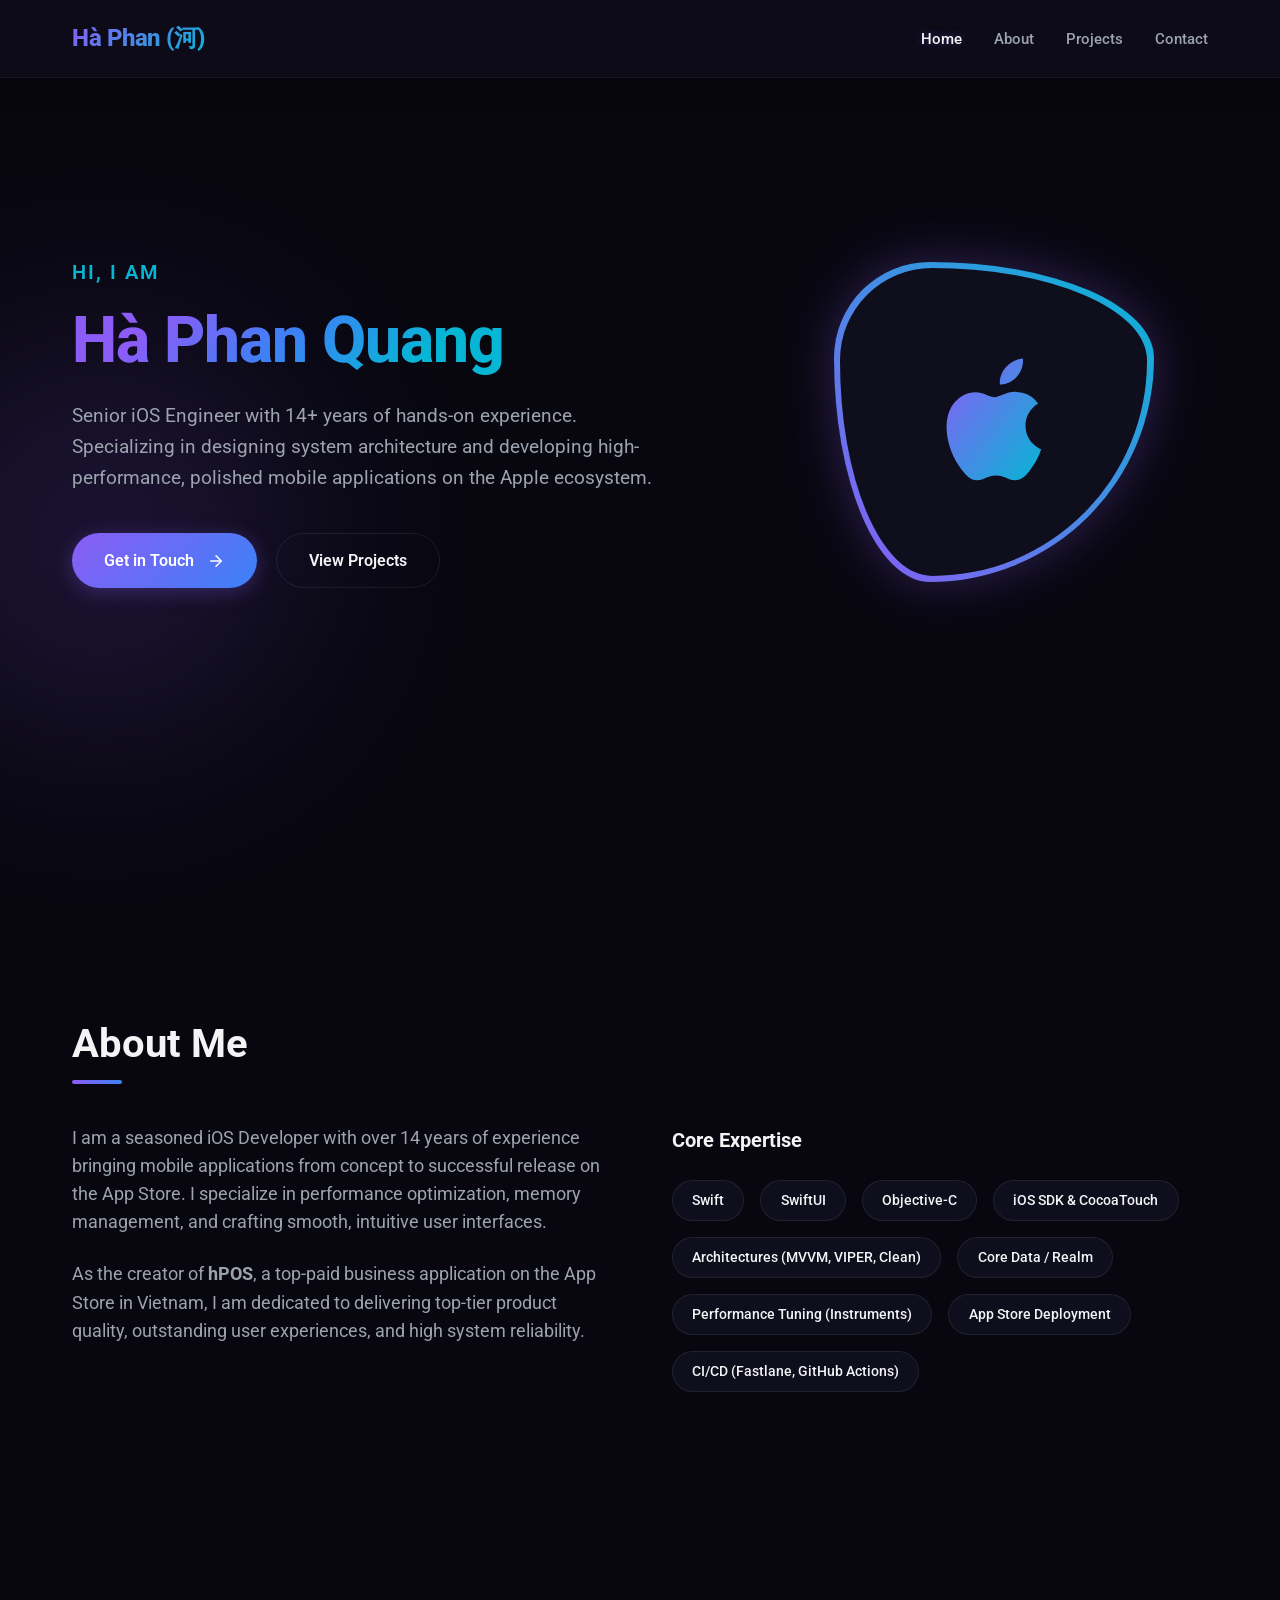
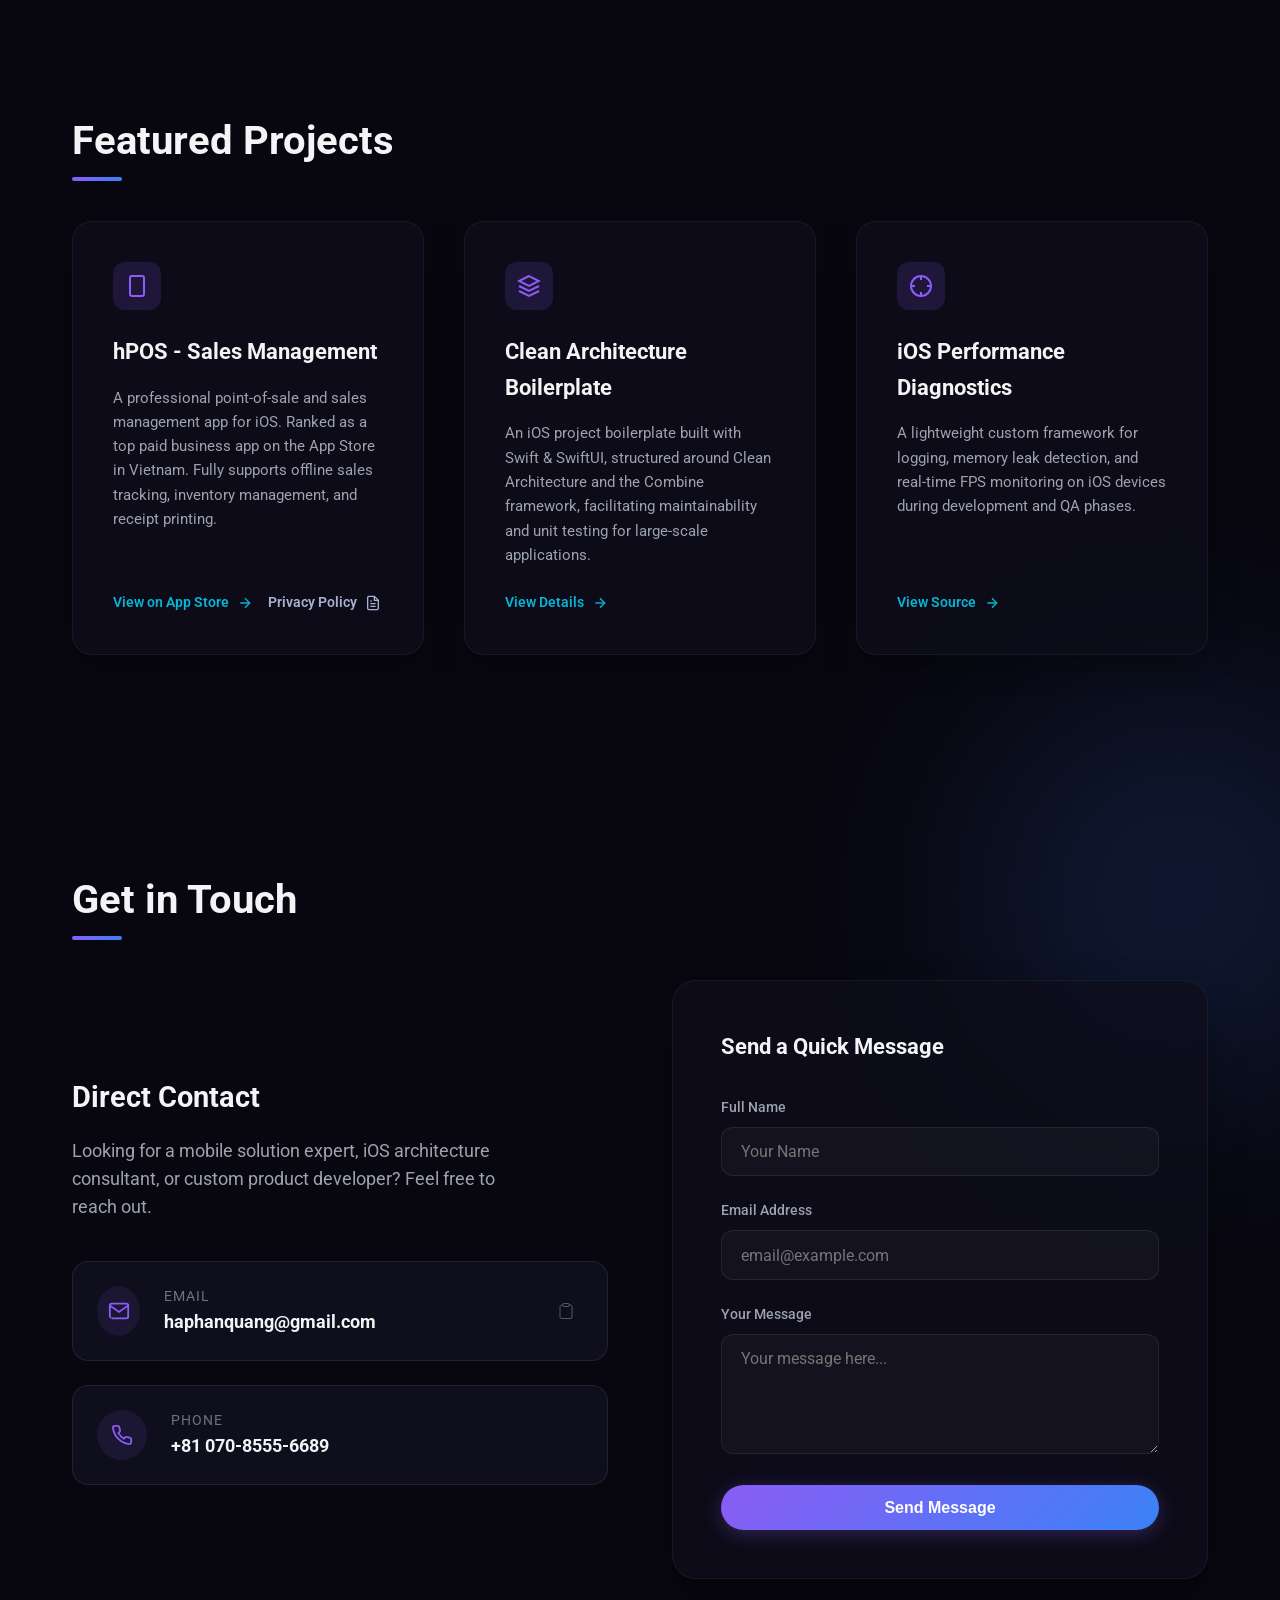
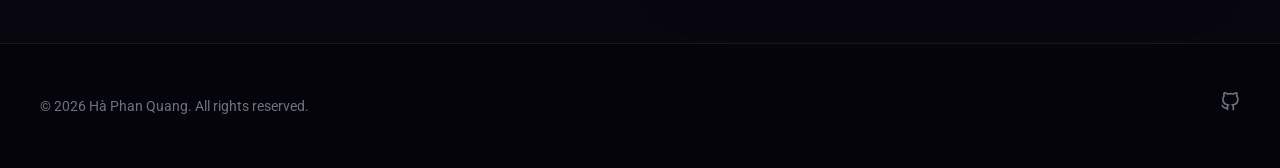
==== commit e8d4c4f4: "fix: add policy" ====
--- a/docs/index.html
+++ b/docs/index.html
@@ -108,10 +108,16 @@
         </div>
         <h3>hPOS - Sales Management</h3>
         <p>A professional point-of-sale and sales management app for iOS. Ranked as a top paid business app on the App Store in Vietnam. Fully supports offline sales tracking, inventory management, and receipt printing.</p>
-        <a href="https://apple.co/4h6hipO" target="_blank" class="project-link">
-          View on App Store
-          <svg width="16" height="16" viewBox="0 0 24 24" fill="none" stroke="currentColor" stroke-width="2"><line x1="5" y1="12" x2="19" y2="12"></line><polyline points="12 5 19 12 12 19"></polyline></svg>
-        </a>
+        <div style="display: flex; gap: 15px; flex-wrap: wrap;">
+          <a href="https://apple.co/4h6hipO" target="_blank" class="project-link">
+            View on App Store
+            <svg width="16" height="16" viewBox="0 0 24 24" fill="none" stroke="currentColor" stroke-width="2"><line x1="5" y1="12" x2="19" y2="12"></line><polyline points="12 5 19 12 12 19"></polyline></svg>
+          </a>
+          <a href="hpos-policy.html" class="project-link" style="color: #a8b2d1;">
+            Privacy Policy
+            <svg width="16" height="16" viewBox="0 0 24 24" fill="none" stroke="currentColor" stroke-width="2"><path d="M14 2H6a2 2 0 0 0-2 2v16a2 2 0 0 0 2 2h12a2 2 0 0 0 2-2V8z"></path><polyline points="14 2 14 8 20 8"></polyline><line x1="16" y1="13" x2="8" y2="13"></line><line x1="16" y1="17" x2="8" y2="17"></line><polyline points="10 9 9 9 8 9"></polyline></svg>
+          </a>
+        </div>
       </div>
 
       <!-- Project 2 -->
--- a/docs/style.css
+++ b/docs/style.css
@@ -3,7 +3,7 @@
 /* CSS Variables for Premium Design System */
 :root {
   --font-primary: 'Roboto', -apple-system, BlinkMacSystemFont, 'Segoe UI', sans-serif;
-  
+
   /* Color Palette - Premium Dark Mode */
   --bg-primary: #080710;
   --bg-secondary: #0f0e1c;
@@ -16,12 +16,12 @@
   --text-muted: #6b7280;
   --border-color: rgba(255, 255, 255, 0.08);
   --border-hover: rgba(255, 255, 255, 0.16);
-  
+
   /* Glassmorphism Styles */
   --glass-bg: rgba(15, 14, 28, 0.7);
   --glass-border: rgba(255, 255, 255, 0.05);
   --glass-shadow: rgba(0, 0, 0, 0.3);
-  
+
   /* Transitions */
   --transition-smooth: all 0.3s cubic-bezier(0.4, 0, 0.2, 1);
 }
@@ -275,15 +275,19 @@
   0% {
     border-radius: 30% 70% 70% 30% / 30% 30% 70% 70%;
   }
+
   25% {
     border-radius: 58% 42% 75% 25% / 76% 46% 54% 24%;
   }
+
   50% {
     border-radius: 50% 50% 33% 67% / 55% 27% 73% 45%;
   }
+
   75% {
     border-radius: 33% 67% 58% 42% / 63% 68% 32% 37%;
   }
+
   100% {
     border-radius: 30% 70% 70% 30% / 30% 30% 70% 70%;
   }
@@ -660,30 +664,30 @@
     gap: 3rem;
     text-align: center;
   }
-  
+
   .hero-content p {
     margin-left: auto;
     margin-right: auto;
   }
-  
+
   .btn-group {
     justify-content: center;
   }
-  
+
   .hero-visual {
     order: -1;
   }
-  
+
   .about-grid {
     grid-template-columns: 1fr;
     gap: 3rem;
   }
-  
+
   .contact-container {
     grid-template-columns: 1fr;
     gap: 3rem;
   }
-  
+
   .section-title {
     font-size: 2.2rem;
   }
@@ -691,22 +695,23 @@
 
 @media (max-width: 768px) {
   .nav-links {
-    display: none; /* Can be expanded to hamburger menu in full implementations */
-  }
-  
+    display: none;
+    /* Can be expanded to hamburger menu in full implementations */
+  }
+
   .hero-content h1 {
     font-size: 2.8rem;
   }
-  
+
   .section-title {
     font-size: 2rem;
   }
-  
+
   section {
     padding: 6rem 1.5rem 3rem;
   }
-  
+
   .contact-form-container {
     padding: 2rem;
   }
-}
+}
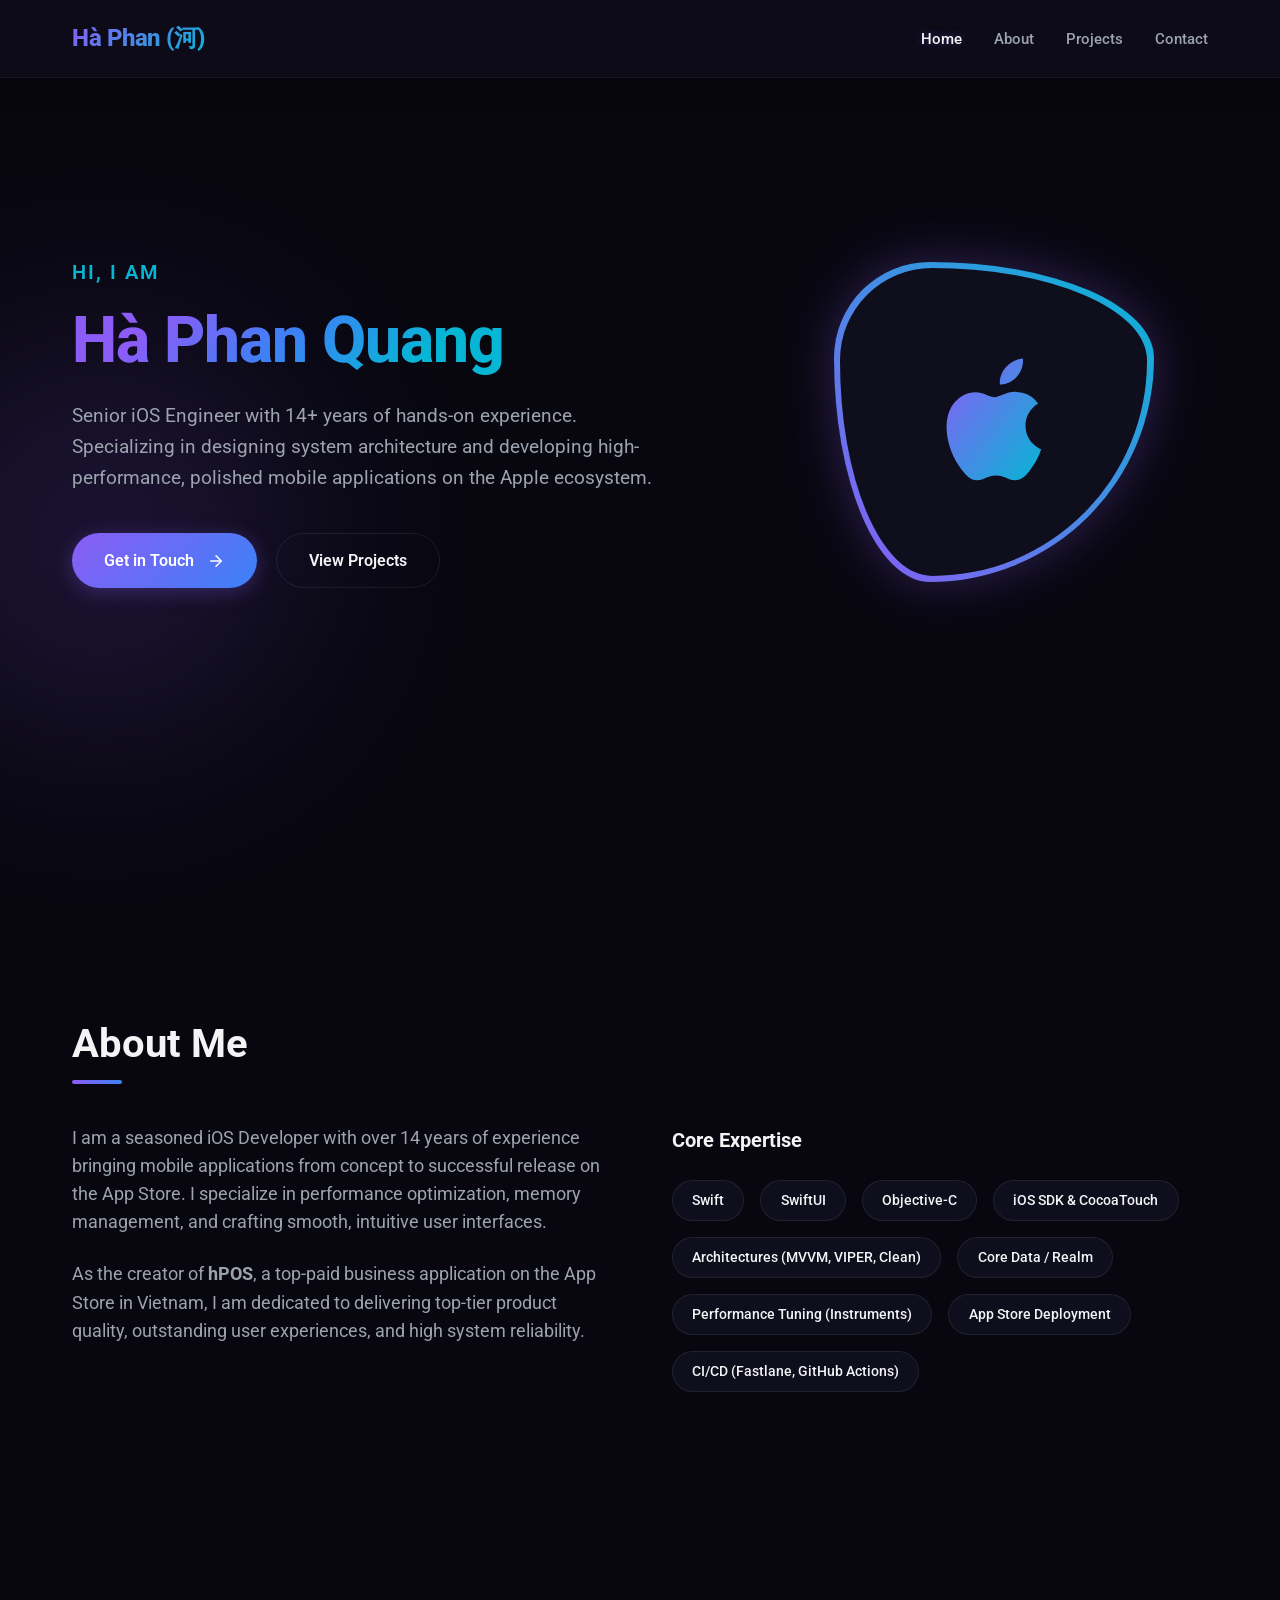
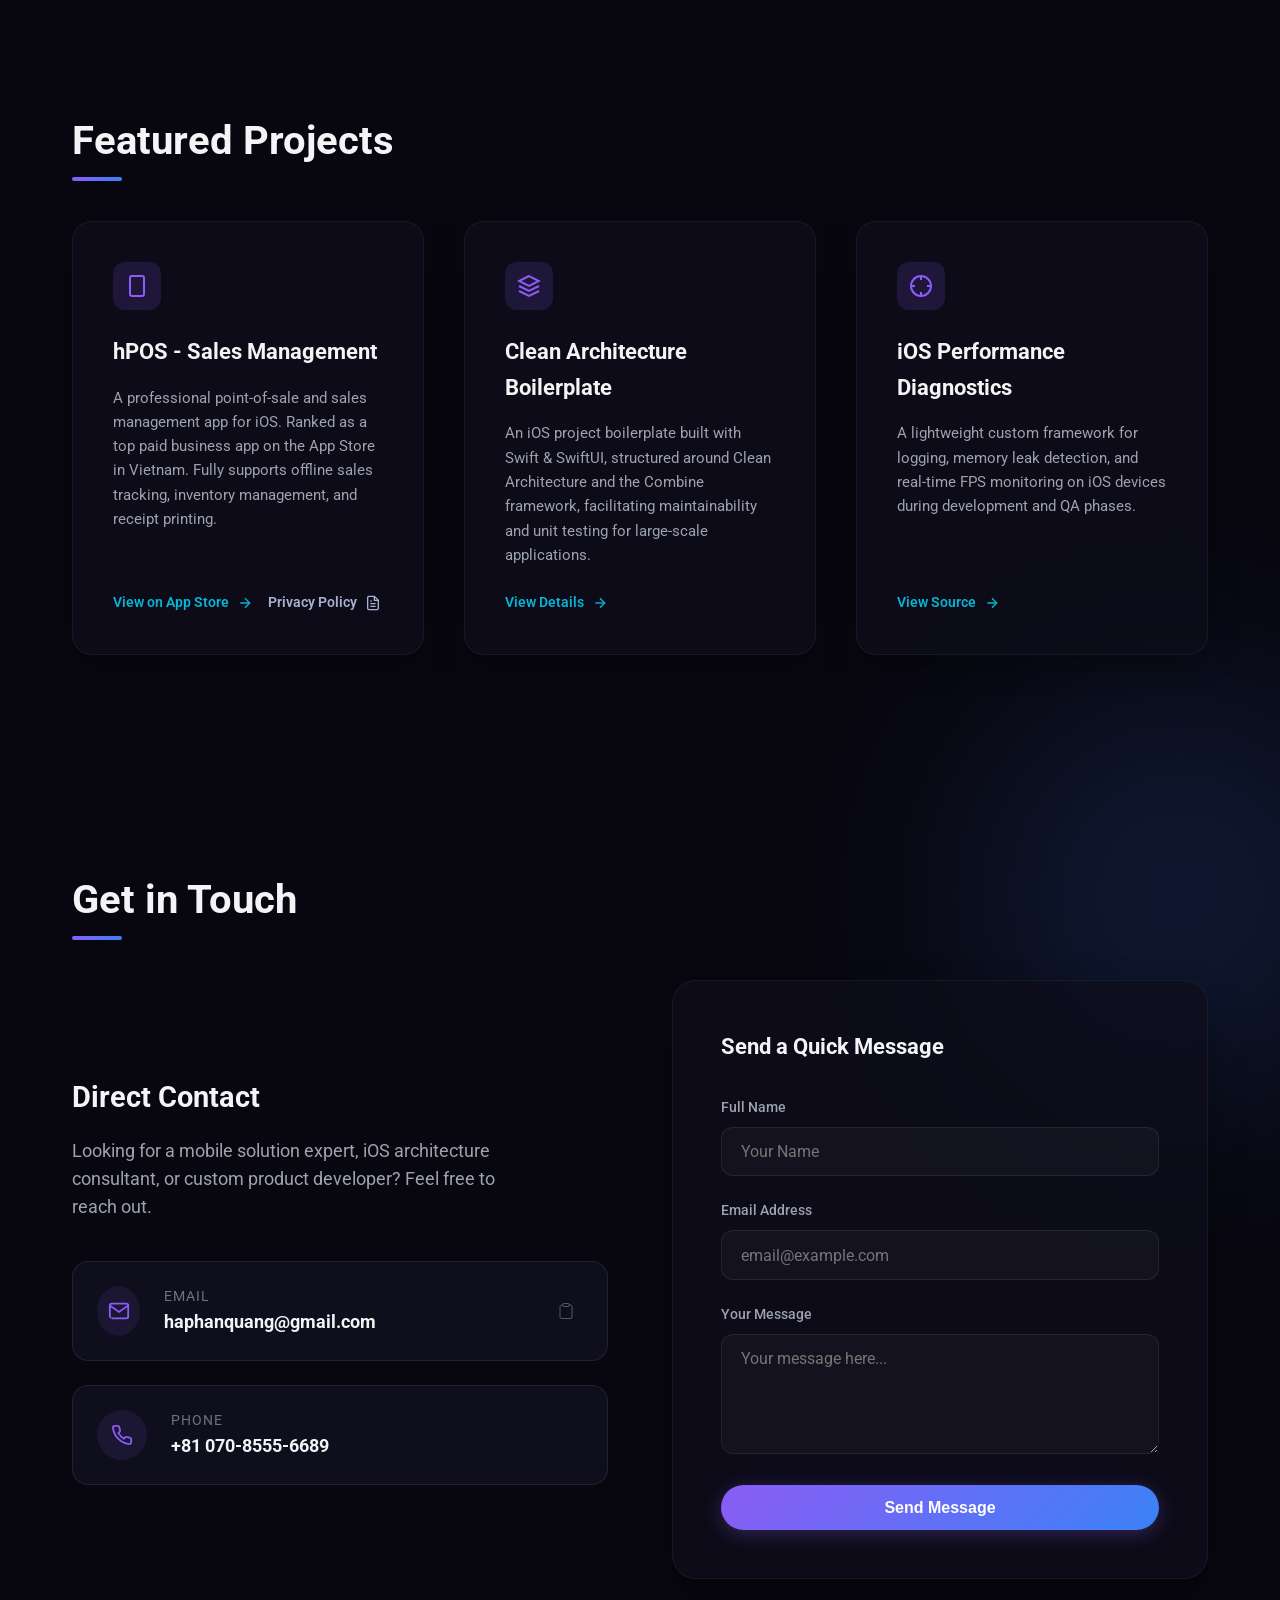
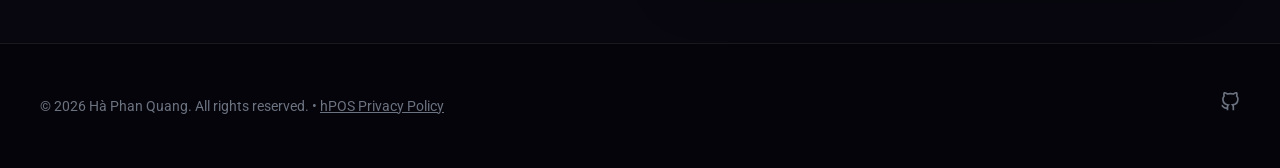
==== commit 21f19bee: "Add Privacy Policy link to the footer of index.html" ====
--- a/docs/index.html
+++ b/docs/index.html
@@ -212,7 +212,7 @@
   <!-- Footer -->
   <footer>
     <div class="footer-container">
-      <p>&copy; 2026 Hà Phan Quang. All rights reserved.</p>
+      <p>&copy; 2026 Hà Phan Quang. All rights reserved. &bull; <a href="hpos-policy.html" style="color: var(--text-muted); text-decoration: underline; transition: color 0.3s ease;" onmouseover="this.style.color='var(--accent-cyan)'" onmouseout="this.style.color='var(--text-muted)'">hPOS Privacy Policy</a></p>
       <div class="social-links">
         <a href="https://github.com/haphanquang" target="_blank" title="GitHub">
           <svg viewBox="0 0 24 24" fill="none" stroke="currentColor" stroke-width="2"><path d="M9 19c-5 1.5-5-2.5-7-3m14 6v-3.87a3.37 3.37 0 0 0-.94-2.61c3.14-.35 6.44-1.54 6.44-7A5.44 5.44 0 0 0 20 4.77 5.07 5.07 0 0 0 19.91 1S18.73.65 16 2.48a13.38 13.38 0 0 0-7 0C6.27.65 5.09 1 5.09 1A5.07 5.07 0 0 0 5 4.77a5.44 5.44 0 0 0-1.5 3.78c0 5.42 3.3 6.61 6.44 7A3.37 3.37 0 0 0 9 18.13V22"></path></svg>
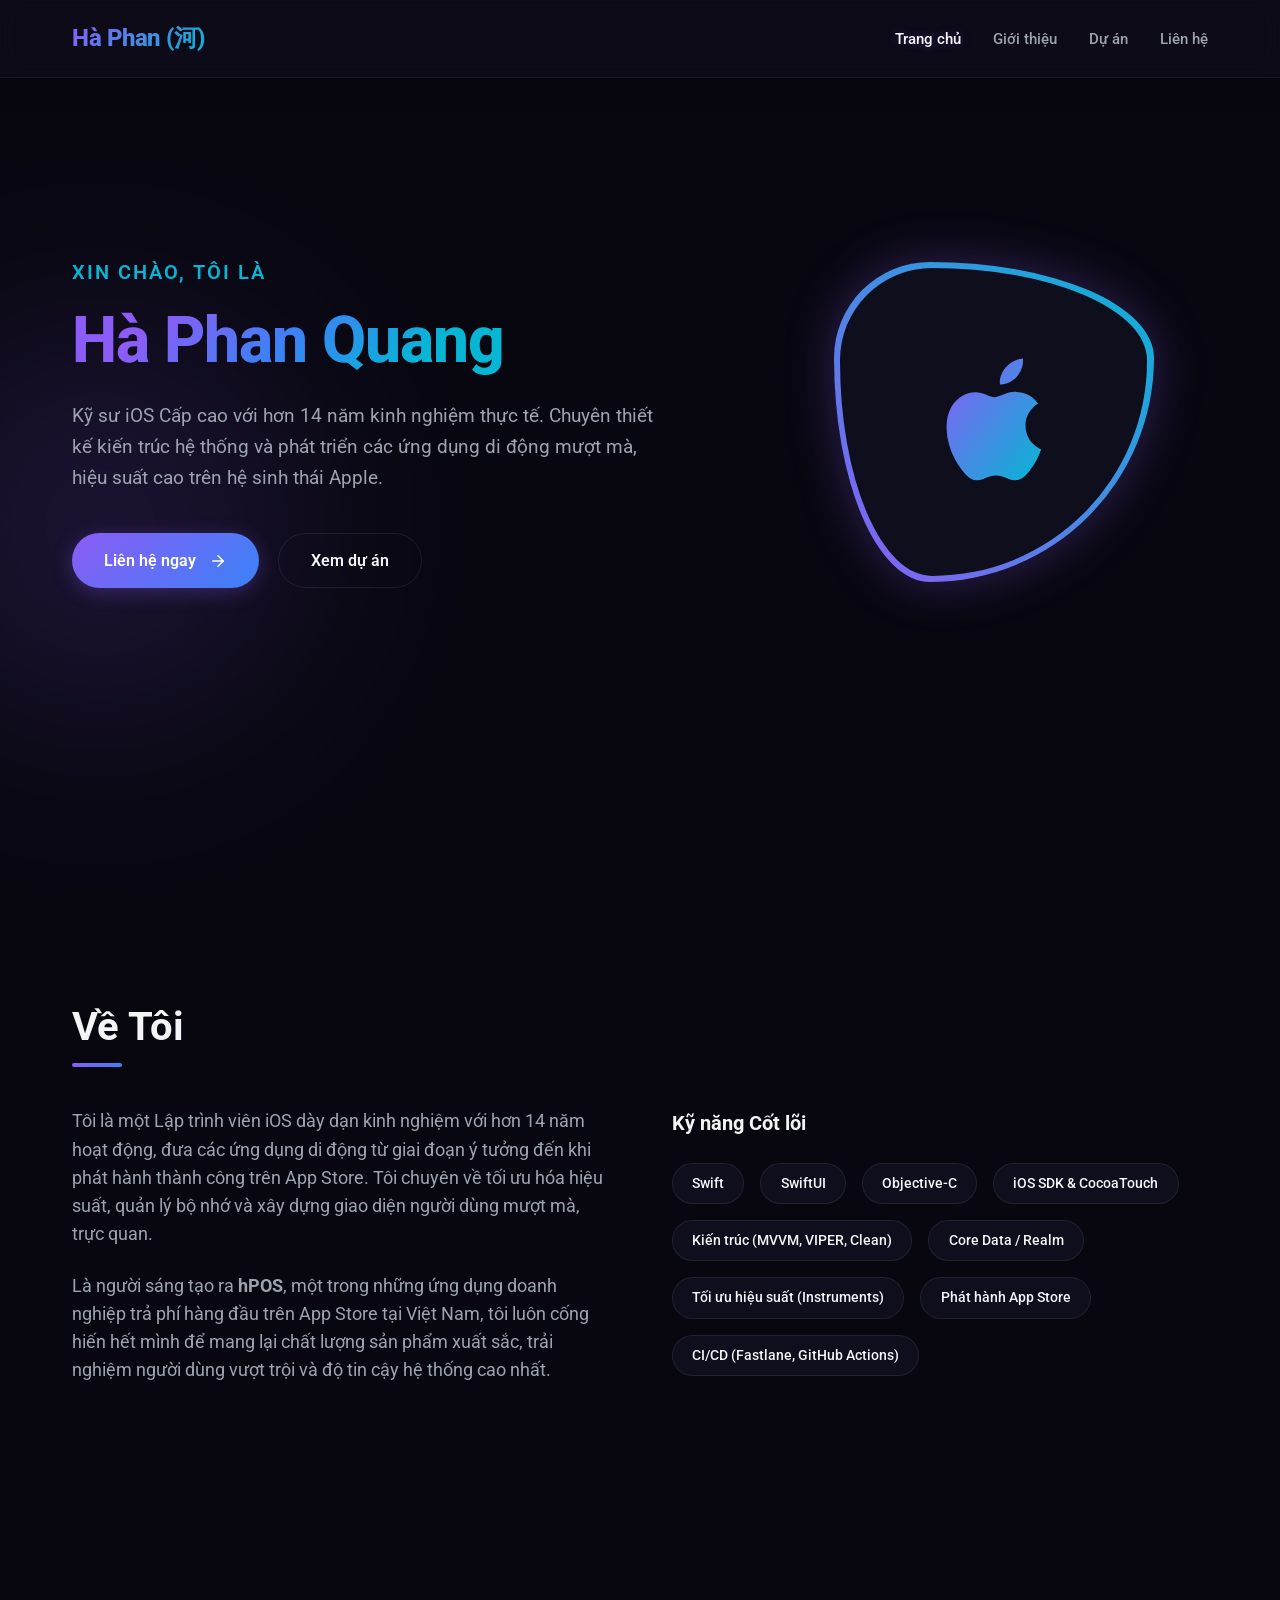
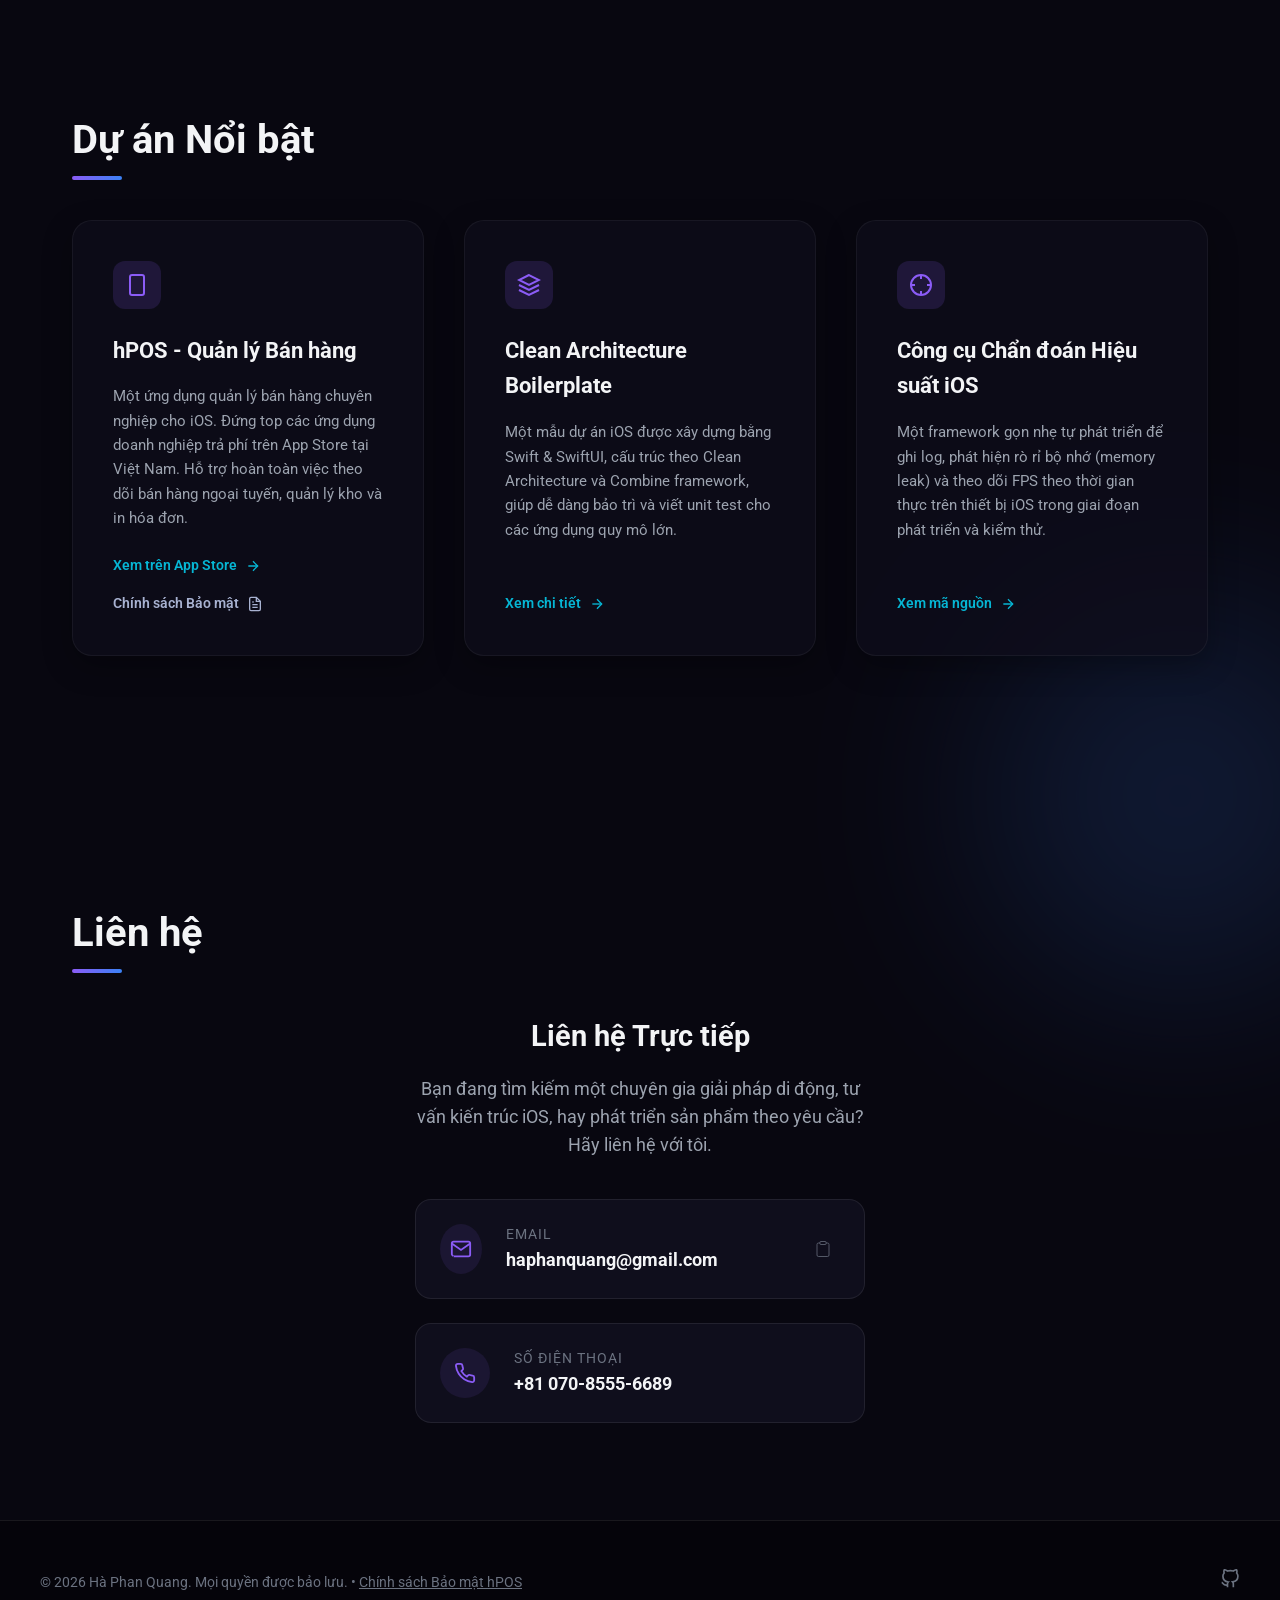
==== commit 921bef31: "fix: change to vietnamese" ====
--- a/docs/index.html
+++ b/docs/index.html
@@ -1,11 +1,11 @@
 <!DOCTYPE html>
-<html lang="en">
+<html lang="vi">
 <head>
   <meta charset="UTF-8">
   <meta name="viewport" content="width=device-width, initial-scale=1.0">
-  <meta name="description" content="Personal website of Hà Phan Quang - Senior iOS Engineer with over 14 years of experience. Creator of hPOS, a top paid app on the App Store in Vietnam.">
+  <meta name="description" content="Trang web cá nhân của Hà Phan Quang - Kỹ sư iOS Cấp cao với hơn 14 năm kinh nghiệm. Tác giả của hPOS, ứng dụng trả phí hàng đầu trên App Store tại Việt Nam.">
   <meta name="author" content="Hà Phan Quang">
-  <title>Hà Phan Quang | Senior iOS Engineer</title>
+  <title>Hà Phan Quang | Kỹ sư iOS Cấp cao</title>
   
   <!-- Google Fonts Preconnect and Links for optimized page load times -->
   <link rel="preconnect" href="https://fonts.googleapis.com">
@@ -26,10 +26,10 @@
     <div class="nav-container">
       <a href="#" class="logo">Hà Phan (河)</a>
       <ul class="nav-links">
-        <li><a href="#home" class="active">Home</a></li>
-        <li><a href="#about">About</a></li>
-        <li><a href="#projects">Projects</a></li>
-        <li><a href="#contact">Contact</a></li>
+        <li><a href="#home" class="active">Trang chủ</a></li>
+        <li><a href="#about">Giới thiệu</a></li>
+        <li><a href="#projects">Dự án</a></li>
+        <li><a href="#contact">Liên hệ</a></li>
       </ul>
     </div>
   </header>
@@ -38,15 +38,15 @@
   <section id="home">
     <div class="hero-wrapper">
       <div class="hero-content">
-        <h2>Hi, I am</h2>
+        <h2>Xin chào, tôi là</h2>
         <h1><span class="gradient-text">Hà Phan Quang</span></h1>
-        <p>Senior iOS Engineer with 14+ years of hands-on experience. Specializing in designing system architecture and developing high-performance, polished mobile applications on the Apple ecosystem.</p>
+        <p>Kỹ sư iOS Cấp cao với hơn 14 năm kinh nghiệm thực tế. Chuyên thiết kế kiến trúc hệ thống và phát triển các ứng dụng di động mượt mà, hiệu suất cao trên hệ sinh thái Apple.</p>
         <div class="btn-group">
           <a href="#contact" class="btn btn-primary">
-            Get in Touch
+            Liên hệ ngay
             <svg width="18" height="18" viewBox="0 0 24 24" fill="none" stroke="currentColor" stroke-width="2" stroke-linecap="round" stroke-linejoin="round"><line x1="5" y1="12" x2="19" y2="12"></line><polyline points="12 5 19 12 12 19"></polyline></svg>
           </a>
-          <a href="#projects" class="btn btn-secondary">View Projects</a>
+          <a href="#projects" class="btn btn-secondary">Xem dự án</a>
         </div>
       </div>
       
@@ -71,23 +71,23 @@
 
   <!-- About Section -->
   <section id="about" class="reveal">
-    <h2 class="section-title">About Me</h2>
+    <h2 class="section-title">Về Tôi</h2>
     <div class="about-grid">
       <div class="about-text">
-        <p>I am a seasoned iOS Developer with over 14 years of experience bringing mobile applications from concept to successful release on the App Store. I specialize in performance optimization, memory management, and crafting smooth, intuitive user interfaces.</p>
-        <p>As the creator of <strong>hPOS</strong>, a top-paid business application on the App Store in Vietnam, I am dedicated to delivering top-tier product quality, outstanding user experiences, and high system reliability.</p>
+        <p>Tôi là một Lập trình viên iOS dày dạn kinh nghiệm với hơn 14 năm hoạt động, đưa các ứng dụng di động từ giai đoạn ý tưởng đến khi phát hành thành công trên App Store. Tôi chuyên về tối ưu hóa hiệu suất, quản lý bộ nhớ và xây dựng giao diện người dùng mượt mà, trực quan.</p>
+        <p>Là người sáng tạo ra <strong>hPOS</strong>, một trong những ứng dụng doanh nghiệp trả phí hàng đầu trên App Store tại Việt Nam, tôi luôn cống hiến hết mình để mang lại chất lượng sản phẩm xuất sắc, trải nghiệm người dùng vượt trội và độ tin cậy hệ thống cao nhất.</p>
       </div>
       <div class="skills-wrapper">
-        <h3>Core Expertise</h3>
+        <h3>Kỹ năng Cốt lõi</h3>
         <div class="skills-list">
           <span class="skill-tag">Swift</span>
           <span class="skill-tag">SwiftUI</span>
           <span class="skill-tag">Objective-C</span>
           <span class="skill-tag">iOS SDK & CocoaTouch</span>
-          <span class="skill-tag">Architectures (MVVM, VIPER, Clean)</span>
+          <span class="skill-tag">Kiến trúc (MVVM, VIPER, Clean)</span>
           <span class="skill-tag">Core Data / Realm</span>
-          <span class="skill-tag">Performance Tuning (Instruments)</span>
-          <span class="skill-tag">App Store Deployment</span>
+          <span class="skill-tag">Tối ưu hiệu suất (Instruments)</span>
+          <span class="skill-tag">Phát hành App Store</span>
           <span class="skill-tag">CI/CD (Fastlane, GitHub Actions)</span>
         </div>
       </div>
@@ -96,7 +96,7 @@
 
   <!-- Projects Section -->
   <section id="projects" class="reveal">
-    <h2 class="section-title">Featured Projects</h2>
+    <h2 class="section-title">Dự án Nổi bật</h2>
     <div class="project-grid">
       <!-- Project 1 (hPOS) -->
       <div class="project-card">
@@ -106,15 +106,15 @@
             <line x1="12" y1="18" x2="12.01" y2="18"></line>
           </svg>
         </div>
-        <h3>hPOS - Sales Management</h3>
-        <p>A professional point-of-sale and sales management app for iOS. Ranked as a top paid business app on the App Store in Vietnam. Fully supports offline sales tracking, inventory management, and receipt printing.</p>
+        <h3>hPOS - Quản lý Bán hàng</h3>
+        <p>Một ứng dụng quản lý bán hàng chuyên nghiệp cho iOS. Đứng top các ứng dụng doanh nghiệp trả phí trên App Store tại Việt Nam. Hỗ trợ hoàn toàn việc theo dõi bán hàng ngoại tuyến, quản lý kho và in hóa đơn.</p>
         <div style="display: flex; gap: 15px; flex-wrap: wrap;">
           <a href="https://apple.co/4h6hipO" target="_blank" class="project-link">
-            View on App Store
+            Xem trên App Store
             <svg width="16" height="16" viewBox="0 0 24 24" fill="none" stroke="currentColor" stroke-width="2"><line x1="5" y1="12" x2="19" y2="12"></line><polyline points="12 5 19 12 12 19"></polyline></svg>
           </a>
           <a href="hpos-policy.html" class="project-link" style="color: #a8b2d1;">
-            Privacy Policy
+            Chính sách Bảo mật
             <svg width="16" height="16" viewBox="0 0 24 24" fill="none" stroke="currentColor" stroke-width="2"><path d="M14 2H6a2 2 0 0 0-2 2v16a2 2 0 0 0 2 2h12a2 2 0 0 0 2-2V8z"></path><polyline points="14 2 14 8 20 8"></polyline><line x1="16" y1="13" x2="8" y2="13"></line><line x1="16" y1="17" x2="8" y2="17"></line><polyline points="10 9 9 9 8 9"></polyline></svg>
           </a>
         </div>
@@ -126,9 +126,9 @@
           <svg viewBox="0 0 24 24" fill="none" stroke="currentColor" stroke-width="2"><polygon points="12 2 2 7 12 12 22 7 12 2"></polygon><polyline points="2 17 12 22 22 17"></polyline><polyline points="2 12 12 17 22 12"></polyline></svg>
         </div>
         <h3>Clean Architecture Boilerplate</h3>
-        <p>An iOS project boilerplate built with Swift & SwiftUI, structured around Clean Architecture and the Combine framework, facilitating maintainability and unit testing for large-scale applications.</p>
+        <p>Một mẫu dự án iOS được xây dựng bằng Swift & SwiftUI, cấu trúc theo Clean Architecture và Combine framework, giúp dễ dàng bảo trì và viết unit test cho các ứng dụng quy mô lớn.</p>
         <a href="#" class="project-link">
-          View Details
+          Xem chi tiết
           <svg width="16" height="16" viewBox="0 0 24 24" fill="none" stroke="currentColor" stroke-width="2"><line x1="5" y1="12" x2="19" y2="12"></line><polyline points="12 5 19 12 12 19"></polyline></svg>
         </a>
       </div>
@@ -138,10 +138,10 @@
         <div class="project-icon">
           <svg viewBox="0 0 24 24" fill="none" stroke="currentColor" stroke-width="2"><circle cx="12" cy="12" r="10"></circle><line x1="22" y1="12" x2="18" y2="12"></line><line x1="6" y1="12" x2="2" y2="12"></line><line x1="12" y1="6" x2="12" y2="2"></line><line x1="12" y1="22" x2="12" y2="18"></line></svg>
         </div>
-        <h3>iOS Performance Diagnostics</h3>
-        <p>A lightweight custom framework for logging, memory leak detection, and real-time FPS monitoring on iOS devices during development and QA phases.</p>
+        <h3>Công cụ Chẩn đoán Hiệu suất iOS</h3>
+        <p>Một framework gọn nhẹ tự phát triển để ghi log, phát hiện rò rỉ bộ nhớ (memory leak) và theo dõi FPS theo thời gian thực trên thiết bị iOS trong giai đoạn phát triển và kiểm thử.</p>
         <a href="#" class="project-link">
-          View Source
+          Xem mã nguồn
           <svg width="16" height="16" viewBox="0 0 24 24" fill="none" stroke="currentColor" stroke-width="2"><line x1="5" y1="12" x2="19" y2="12"></line><polyline points="12 5 19 12 12 19"></polyline></svg>
         </a>
       </div>
@@ -150,61 +150,41 @@
 
   <!-- Contact Section -->
   <section id="contact" class="reveal">
-    <h2 class="section-title">Get in Touch</h2>
-    <div class="contact-container">
-      <div class="contact-info">
-        <h3>Direct Contact</h3>
-        <p>Looking for a mobile solution expert, iOS architecture consultant, or custom product developer? Feel free to reach out.</p>
+    <h2 class="section-title">Liên hệ</h2>
+    <div class="contact-container" style="display: flex; justify-content: center;">
+      <div class="contact-info" style="max-width: 600px; text-align: center;">
+        <h3 style="text-align: center;">Liên hệ Trực tiếp</h3>
+        <p style="text-align: center; margin-left: auto; margin-right: auto;">Bạn đang tìm kiếm một chuyên gia giải pháp di động, tư vấn kiến trúc iOS, hay phát triển sản phẩm theo yêu cầu? Hãy liên hệ với tôi.</p>
         
-        <div class="contact-methods">
+        <div class="contact-methods" style="justify-content: center; align-items: center;">
           <!-- Email Card with Copy-to-Clipboard Feature -->
-          <div class="contact-card" style="cursor: default;">
+          <div class="contact-card" style="cursor: default; width: 100%;">
             <div class="contact-icon">
               <svg viewBox="0 0 24 24" fill="none" stroke="currentColor" stroke-width="2"><path d="M4 4h16c1.1 0 2 .9 2 2v12c0 1.1-.9 2-2 2H4c1.1 0-2-.9-2-2V6c0-1.1.9-2 2-2z"></path><polyline points="22,6 12,13 2,6"></polyline></svg>
             </div>
             <div class="email-copy-wrapper">
-              <div class="contact-details">
+              <div class="contact-details" style="text-align: left;">
                 <span>Email</span>
                 <strong id="email-text">haphanquang@gmail.com</strong>
               </div>
               <button class="btn-copy-email" id="btn-copy" title="Copy Email">
                 <svg viewBox="0 0 24 24"><path d="M16 4h2a2 2 0 0 1 2 2v14a2 2 0 0 1-2 2H6a2 2 0 0 1-2-2V6a2 2 0 0 1 2-2h2"></path><rect x="8" y="2" width="8" height="4" rx="1" ry="1"></rect></svg>
               </button>
-              <div class="tooltip-toast" id="copy-toast">Copied!</div>
+              <div class="tooltip-toast" id="copy-toast">Đã copy!</div>
             </div>
           </div>
 
           <!-- Phone Card -->
-          <a href="tel:+8107085556689" class="contact-card">
+          <a href="tel:+8107085556689" class="contact-card" style="width: 100%;">
             <div class="contact-icon">
               <svg viewBox="0 0 24 24" fill="none" stroke="currentColor" stroke-width="2"><path d="M22 16.92v3a2 2 0 0 1-2.18 2 19.79 19.79 0 0 1-8.63-3.07 19.5 19.5 0 0 1-6-6 19.79 19.79 0 0 1-3.07-8.67A2 2 0 0 1 4.11 2h3a2 2 0 0 1 2 1.72 12.84 12.84 0 0 0 .7 2.81 2 2 0 0 1-.45 2.11L8.09 9.91a16 16 0 0 0 6 6l1.27-1.27a2 2 0 0 1 2.11-.45 12.84 12.84 0 0 0 2.81.7A2 2 0 0 1 22 16.92z"></path></svg>
             </div>
-            <div class="contact-details">
-              <span>Phone</span>
+            <div class="contact-details" style="text-align: left;">
+              <span>Số điện thoại</span>
               <strong>+81 070-8555-6689</strong>
             </div>
           </a>
         </div>
-      </div>
-
-      <!-- Quick Message Form -->
-      <div class="contact-form-container">
-        <h4>Send a Quick Message</h4>
-        <form id="contact-form" onsubmit="event.preventDefault(); alert('Thank you! This feature is being set up.');">
-          <div class="form-group">
-            <label for="name">Full Name</label>
-            <input type="text" id="name" class="form-control" placeholder="Your Name" required>
-          </div>
-          <div class="form-group">
-            <label for="email">Email Address</label>
-            <input type="email" id="email" class="form-control" placeholder="email@example.com" required>
-          </div>
-          <div class="form-group">
-            <label for="message">Your Message</label>
-            <textarea id="message" class="form-control" placeholder="Your message here..." required></textarea>
-          </div>
-          <button type="submit" class="btn btn-primary" style="width: 100%; justify-content: center;">Send Message</button>
-        </form>
       </div>
     </div>
   </section>
@@ -212,7 +192,7 @@
   <!-- Footer -->
   <footer>
     <div class="footer-container">
-      <p>&copy; 2026 Hà Phan Quang. All rights reserved. &bull; <a href="hpos-policy.html" style="color: var(--text-muted); text-decoration: underline; transition: color 0.3s ease;" onmouseover="this.style.color='var(--accent-cyan)'" onmouseout="this.style.color='var(--text-muted)'">hPOS Privacy Policy</a></p>
+      <p>&copy; 2026 Hà Phan Quang. Mọi quyền được bảo lưu. &bull; <a href="hpos-policy.html" style="color: var(--text-muted); text-decoration: underline; transition: color 0.3s ease;" onmouseover="this.style.color='var(--accent-cyan)'" onmouseout="this.style.color='var(--text-muted)'">Chính sách Bảo mật hPOS</a></p>
       <div class="social-links">
         <a href="https://github.com/haphanquang" target="_blank" title="GitHub">
           <svg viewBox="0 0 24 24" fill="none" stroke="currentColor" stroke-width="2"><path d="M9 19c-5 1.5-5-2.5-7-3m14 6v-3.87a3.37 3.37 0 0 0-.94-2.61c3.14-.35 6.44-1.54 6.44-7A5.44 5.44 0 0 0 20 4.77 5.07 5.07 0 0 0 19.91 1S18.73.65 16 2.48a13.38 13.38 0 0 0-7 0C6.27.65 5.09 1 5.09 1A5.07 5.07 0 0 0 5 4.77a5.44 5.44 0 0 0-1.5 3.78c0 5.42 3.3 6.61 6.44 7A3.37 3.37 0 0 0 9 18.13V22"></path></svg>
